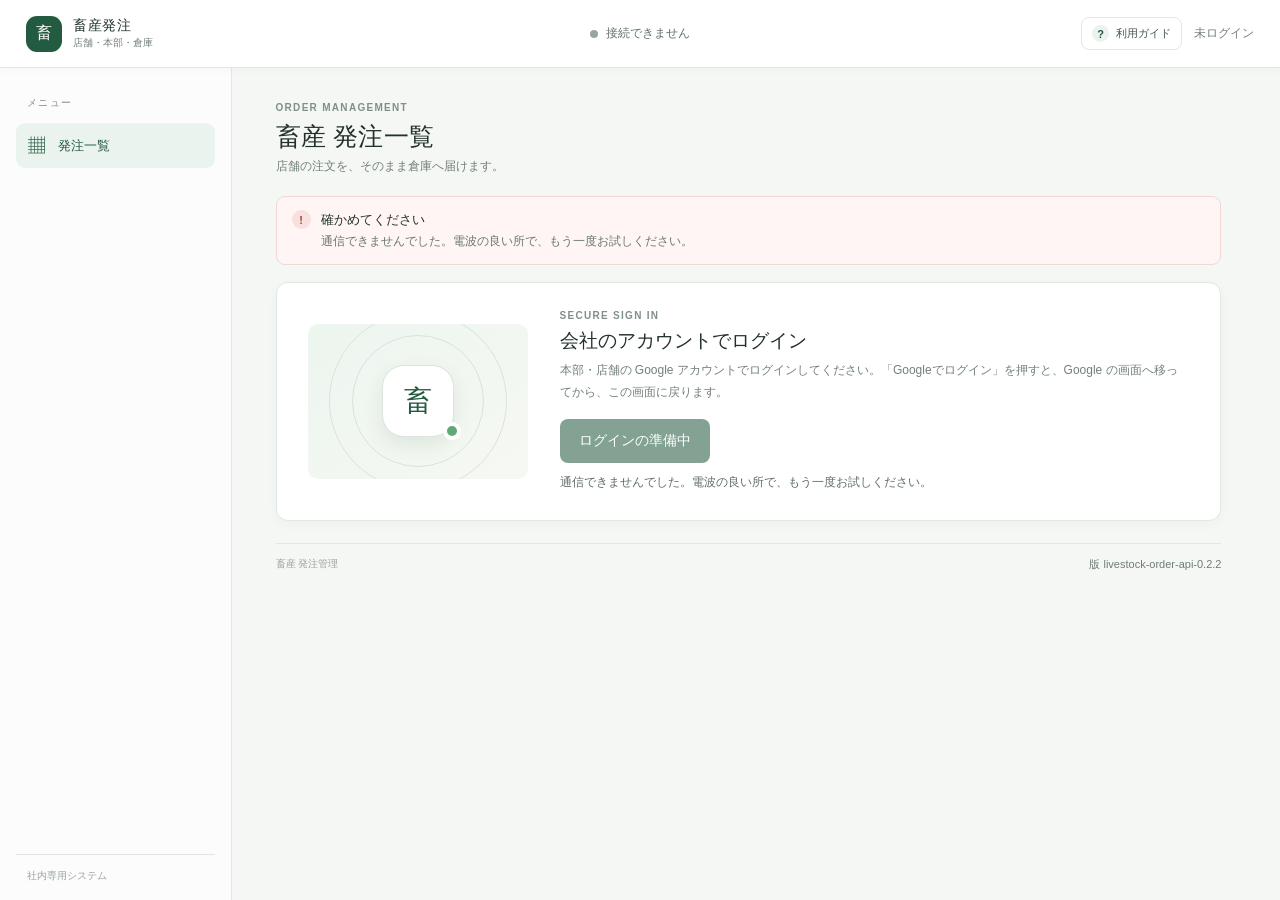
==== index.html @ a97bf08f "feat: 画面 livestock-order-api-0.2.2（_Dev の frontend と同じ・版の文字だけ） Co-Authored-By: Claude Opus 5.5 <nore" ====
<!doctype html>
<html lang="ja">
<head>
  <meta charset="utf-8">
  <meta name="viewport" content="width=device-width, initial-scale=1">
  <meta name="color-scheme" content="light">
  <meta http-equiv="Content-Security-Policy" content="default-src 'self'; script-src 'self' https://accounts.google.com/gsi/client; style-src 'self' https://accounts.google.com/gsi/style 'sha256-RU4sU0AaS8IBGZx8XrGt/pa9A5SLA3dQszGeqT5L3Kw='; connect-src 'self' https://accounts.google.com/gsi/ https://script.google.com https://script.googleusercontent.com; frame-src https://accounts.google.com/gsi/; img-src 'self' data:; object-src 'none'; base-uri 'none'; form-action 'self'">
  <meta name="referrer" content="no-referrer">
  <title>畜産発注システム</title>
  <script src="oauth-return.js"></script>
  <link rel="stylesheet" href="styles.css">
  <script src="config.js" defer></script>
  <script src="login.js" defer></script>
  <script src="search-norm.js" defer></script>
  <script src="search-words.js" defer></script>
  <script src="app.js" defer></script>
  <link rel="icon" href="favicon.svg" type="image/svg+xml">
</head>
<body>
  <header class="topbar">
    <a class="brand" href="#main" aria-label="畜産発注システム ホーム">
      <span class="brand-mark" aria-hidden="true">畜</span>
      <span><strong>畜産発注</strong><small>店舗・本部・倉庫</small></span>
    </a>
    <div class="topbar-center"><span class="live-dot"></span><span id="status-label">接続を準備しています</span></div>
    <div class="account-area">
      <a class="guide-button" href="guide.html" aria-label="利用ガイドを開く"><span aria-hidden="true">?</span>利用ガイド</a>
      <span id="account-label" class="account-label">未ログイン</span>
      <button id="signout-button" class="button button-quiet" type="button" hidden>ログアウト</button>
    </div>
  </header>

  <div class="app-shell">
    <aside class="sidebar" aria-label="メインメニュー">
      <div class="sidebar-label">メニュー</div>
      <nav>
        <a class="nav-link is-current" href="#main"><span class="nav-icon" aria-hidden="true">▦</span>発注一覧</a>
      </nav>
      <section class="side-note" id="deadline-note" hidden>
        <span class="side-note-icon" aria-hidden="true">✓</span>
        <strong>締切 <a class="help-icon" href="guide.html#deadline" title="締切と注文の確定の説明" aria-label="締切と注文の確定の説明を開く">?</a></strong>
        <p id="deadline-sidebar">ログインすると、対象月の締切が出ます。</p>
      </section>
      <div class="sidebar-footer">社内専用システム</div>
    </aside>

    <main id="main" class="main-content">
      <section class="page-heading">
        <div>
          <div class="eyebrow">ORDER MANAGEMENT</div>
          <h1>畜産 発注一覧</h1>
          <p class="page-subtitle">店舗の注文を、そのまま倉庫へ届けます。</p>
        </div>
        <div id="period-control" class="period-control" hidden>
          <label for="month-select">対象月 <a class="help-icon" href="guide.html#month" title="対象月の切り替えについて" aria-label="対象月の説明を開く">?</a></label>
          <select id="month-select" aria-label="対象月"></select>
          <button id="print-button" class="button button-secondary" type="button">印刷</button>
        </div>
      </section>

      <section id="notice" class="notice notice-info" role="status" aria-live="polite" hidden>
        <span class="notice-icon" aria-hidden="true">i</span>
        <div><strong>お知らせ</strong><p></p></div>
      </section>

      <section id="login-panel" class="login-panel" aria-labelledby="login-title">
        <div class="login-illustration" aria-hidden="true"><span>畜</span><i>●</i></div>
        <div class="login-copy">
          <div class="eyebrow">SECURE SIGN IN</div>
          <h2 id="login-title">会社のアカウントでログイン</h2>
          <p>本部・店舗の Google アカウントでログインしてください。「Googleでログイン」を押すと、Google の画面へ移ってから、この画面に戻ります。</p>
          <div id="inapp-warning" class="inapp-warning" role="alert" hidden></div>
          <button id="login-button" class="button button-primary button-login" type="button" disabled>ログインの準備中</button>
          <p id="login-help" class="login-help" aria-live="polite">接続先を確かめています。</p>
        </div>
      </section>

      <section id="workspace" hidden>
        <div class="summary-strip" id="summary-strip"></div>
        <p id="role-notice" class="role-notice" hidden></p>
        <section class="toolbar" aria-label="一覧の操作">
          <div class="view-tabs" role="tablist" aria-label="表示の切り替え">
            <button class="view-tab is-active" type="button" data-view="week" role="tab" aria-selected="true">週ごと</button>
            <button class="view-tab" type="button" data-view="month" role="tab" aria-selected="false">月間合計</button>
          </div>
          <div class="search-area"><div class="search-box"><span aria-hidden="true">⌕</span><input id="product-search" type="search" placeholder="商品を探す（ひらがな・ローマ字・JANでも）" aria-label="商品名・メーカー・規格・JANで探す" autocomplete="off" aria-controls="search-suggestions" aria-expanded="false"><a class="help-icon" href="guide.html#search" title="商品の探し方の説明" aria-label="商品の探し方の説明を開く">?</a></div><div id="search-suggestions" class="search-suggestions" hidden></div></div>
          <div id="role-actions" class="role-actions"></div>
        </section>
        <div id="warehouse-cap-control" class="setting-card" hidden></div>
        <div id="order-content" class="order-content" aria-live="polite"></div>
      </section>

      <footer class="page-footer"><span>畜産 発注管理</span><span id="app-version" class="app-version">版 livestock-order-api-0.2.2</span></footer>
    </main>
  </div>
  <div id="progress" class="progress-overlay" role="status" aria-live="polite" hidden><div><i aria-hidden="true"></i><span>読み込んでいます…</span></div></div>
  <div id="toast" class="toast" role="status" aria-live="polite" hidden></div>
  <div id="modal-root"></div>
</body>
</html>
---- styles.css ----
:root{font-family:"Noto Sans JP",Meiryo,sans-serif;color:#223229;background:#f5f7f5;font-synthesis:none;text-rendering:optimizeLegibility;--green:#235b40;--green-dark:#17442f;--green-soft:#eaf3ed;--ink:#223229;--muted:#728078;--line:#e1e8e2;--surface:#fff;--amber:#a66a16;--red:#a4443d;--fixed-header:68px;--fixed-side:232px}
*{box-sizing:border-box}html{scroll-behavior:smooth}body{margin:0;min-width:320px}.topbar{height:var(--fixed-header);position:fixed;inset:0 0 auto;z-index:20;display:flex;align-items:center;justify-content:space-between;padding:0 26px;background:#fff;border-bottom:1px solid var(--line);box-shadow:0 2px 8px #18382208}.brand{display:flex;align-items:center;gap:11px;color:var(--ink);text-decoration:none;min-width:var(--fixed-side)}.brand-mark{display:grid;place-items:center;width:36px;height:36px;border-radius:11px;background:var(--green);color:#fff;font-weight:700}.brand strong,.brand small{display:block}.brand strong{font-size:14px;letter-spacing:.04em}.brand small{margin-top:1px;color:var(--muted);font-size:10px}.topbar-center{display:flex;align-items:center;gap:8px;color:#647269;font-size:12px}.live-dot{width:8px;height:8px;background:#98a79c;border-radius:50%}.live-dot.is-ready{background:#4fa36a;box-shadow:0 0 0 3px #e4f2e8}.account-area{display:flex;align-items:center;justify-content:flex-end;gap:12px;min-width:var(--fixed-side)}.account-label{color:var(--muted);font-size:12px}.app-shell{display:block;padding-top:var(--fixed-header)}.sidebar{position:fixed;top:var(--fixed-header);bottom:0;left:0;z-index:10;display:flex;flex-direction:column;width:var(--fixed-side);padding:28px 16px 17px;background:#fbfcfb;border-right:1px solid var(--line)}.sidebar-label,.eyebrow{color:#809087;font-size:10px;font-weight:700;letter-spacing:.13em}.sidebar-label{padding:0 11px 13px}.sidebar nav{display:grid;gap:5px}.nav-link{display:flex;align-items:center;gap:12px;padding:11px;border-radius:9px;color:#627068;text-decoration:none;font-size:13px}.nav-link.is-current{background:var(--green-soft);color:var(--green);font-weight:600}.nav-icon{width:19px;text-align:center;font-size:17px}.side-note{margin-top:34px;padding:15px 13px;border:1px solid var(--line);border-radius:10px;background:#fff}.side-note-icon{display:grid;place-items:center;width:24px;height:24px;border-radius:50%;background:#edf5ef;color:var(--green);font-size:12px}.side-note strong{display:block;margin-top:10px;font-size:12px}.side-note p{margin:6px 0 0;color:var(--muted);font-size:11px;line-height:1.65}.sidebar-footer{margin-top:auto;padding:14px 11px 0;border-top:1px solid var(--line);color:#99a49d;font-size:10px}.main-content{height:calc(100vh - var(--fixed-header));overflow:auto;margin-left:var(--fixed-side);padding:34px clamp(20px,3.4vw,54px) 22px;scrollbar-gutter:stable}.page-heading{display:flex;align-items:flex-end;justify-content:space-between;gap:20px;margin-bottom:21px}.page-heading h1{margin:7px 0 5px;font-size:25px;letter-spacing:.01em}.page-subtitle{margin:0;color:var(--muted);font-size:12px}.period-control{display:flex;align-items:center;gap:10px}.period-control label{color:var(--muted);font-size:11px}.period-control select{min-width:132px;padding:9px 30px 9px 11px;border:1px solid var(--line);border-radius:8px;background:#fff;color:var(--ink);font:inherit;font-size:12px}.notice{display:flex;align-items:flex-start;gap:10px;padding:13px 15px;border:1px solid #dce9df;border-radius:9px;background:#f2f8f3}.notice-icon{display:grid;flex:0 0 auto;place-items:center;width:19px;height:19px;border-radius:50%;background:#dceee1;color:var(--green);font-weight:700;font-size:11px}.notice strong{font-size:12px}.notice p{margin:3px 0 0;color:#68786d;font-size:11px;line-height:1.6}.notice-error{border-color:#f0d8d5;background:#fff5f4}.notice-error .notice-icon{background:#f7e0dd;color:var(--red)}.login-panel{display:grid;grid-template-columns:220px 1fr;align-items:center;gap:32px;margin-top:17px;padding:27px 31px;border:1px solid var(--line);border-radius:12px;background:#fff;box-shadow:0 3px 12px #1c472008}.login-illustration{position:relative;display:grid;place-items:center;height:155px;border-radius:10px;background:linear-gradient(140deg,#edf5ef,#f6f8f3);overflow:hidden}.login-illustration:before,.login-illustration:after{content:"";position:absolute;border:1px solid #d6e5d9;border-radius:50%;width:130px;height:130px}.login-illustration:after{width:176px;height:176px}.login-illustration span{z-index:1;display:grid;place-items:center;width:72px;height:72px;border:1px solid #d8e6db;border-radius:22px;background:#fff;color:var(--green);font-size:28px;font-weight:700;box-shadow:0 8px 20px #1e563019}.login-illustration i{position:absolute;z-index:2;right:calc(50% - 43px);bottom:39px;width:18px;height:18px;border:4px solid #fff;border-radius:50%;background:#60a877;font-size:0}.login-copy h2{margin:7px 0 6px;font-size:19px}.login-copy>p:not(.login-help){max-width:650px;margin:0 0 16px;color:var(--muted);font-size:12px;line-height:1.8}.button{display:inline-flex;align-items:center;justify-content:center;gap:7px;min-height:36px;padding:8px 13px;border:1px solid transparent;border-radius:8px;font-family:inherit;font-size:11px;font-weight:600;cursor:pointer;transition:background .15s,border-color .15s,transform .15s}.button:active{transform:translateY(1px)}.button:disabled{cursor:not-allowed;opacity:.56}.button-primary{background:var(--green);color:#fff}.button-primary:hover:not(:disabled){background:var(--green-dark)}.button-secondary{border-color:var(--line);background:#fff;color:#47564c}.button-secondary:hover{background:#f6f8f6}.button-quiet{border-color:#e5ebe6;background:#fff;color:#58675d}.login-help{margin:9px 0 0!important;color:#929d95!important;font-size:10px!important}.guide-section{margin-top:35px}.section-heading{display:flex;align-items:flex-end;justify-content:space-between;margin-bottom:13px}.section-heading h2{margin:5px 0 0;font-size:17px}.section-count{color:#89958d;font-size:10px}.guide-grid{display:grid;grid-template-columns:repeat(3,minmax(0,1fr));gap:12px}.guide-card{position:relative;min-height:137px;padding:17px 17px 15px;border:1px solid var(--line);border-radius:10px;background:#fff}.guide-number{color:#8ca194;font-size:10px;font-weight:700;letter-spacing:.1em}.guide-card h3{margin:8px 0 6px;font-size:13px}.guide-card p{margin:0;color:#748078;font-size:11px;line-height:1.8}.guide-footnote{margin:10px 1px;color:#8b968e;font-size:10px;line-height:1.7}.page-footer{display:flex;justify-content:space-between;gap:15px;margin-top:22px;padding-top:13px;border-top:1px solid var(--line);color:#9aa49d;font-size:10px}.summary-strip{display:grid;grid-template-columns:repeat(3,minmax(0,1fr));gap:11px;margin:15px 0}.summary-card{padding:12px 15px;border:1px solid var(--line);border-radius:9px;background:#fff}.summary-card span{display:block;color:var(--muted);font-size:10px}.summary-card strong{display:block;margin-top:5px;color:var(--ink);font-size:15px}.toolbar{position:sticky;top:-34px;z-index:6;display:flex;align-items:center;gap:12px;margin:0 -4px 12px;padding:12px 4px;background:#f5f7f5}.view-tabs{display:flex;gap:3px;padding:3px;border:1px solid var(--line);border-radius:8px;background:#fff}.view-tab{padding:7px 10px;border:0;border-radius:6px;background:transparent;color:#728078;font:inherit;font-size:11px;cursor:pointer}.view-tab.is-active{background:var(--green-soft);color:var(--green);font-weight:600}.search-box{display:flex;align-items:center;gap:8px;flex:1;max-width:430px;height:36px;padding:0 10px;border:1px solid var(--line);border-radius:8px;background:#fff;color:#7b8980}.search-box input{width:100%;border:0;outline:0;font:inherit;font-size:11px;color:var(--ink)}.search-box input::placeholder{color:#a6b0a9}.shortcut{white-space:nowrap;color:#a2aca5;font-size:9px}.role-actions{display:flex;gap:7px;margin-left:auto}.setting-card{display:flex;align-items:center;justify-content:space-between;gap:14px;margin-bottom:12px;padding:12px 15px;border:1px solid #dce9df;border-radius:9px;background:#f8fbf8}.order-content{padding-bottom:15px}.empty-state{display:grid;place-items:center;min-height:160px;padding:25px;border:1px dashed #cdd8cf;border-radius:10px;background:#fff;text-align:center;color:#78857c}.empty-state strong{color:var(--ink);font-size:13px}.empty-state p{font-size:11px;line-height:1.7}.week-card{margin-bottom:13px;border:1px solid var(--line);border-radius:10px;background:#fff;overflow:hidden}.week-heading{display:flex;justify-content:space-between;align-items:center;padding:12px 15px;border-bottom:1px solid var(--line)}.week-heading h3{margin:0;font-size:12px}.week-heading span{color:var(--muted);font-size:10px}.table-scroll{overflow:auto;max-height:55vh}.order-table{width:100%;border-collapse:separate;border-spacing:0;font-size:10px;white-space:nowrap}.order-table th,.order-table td{padding:8px 9px;border-bottom:1px solid #edf0ed;text-align:center}.order-table thead th{position:sticky;top:0;z-index:2;background:#f6f8f6;color:#66736a;font-size:9px}.order-table th:first-child,.order-table td:first-child{text-align:left}.order-table td.product-cell{min-width:230px;white-space:normal}.product-cell strong,.product-cell small{display:block}.product-cell small{margin-top:3px;color:#839087;font-size:9px}.store-cell.is-own{background:#f0f7f1}.store-cell input{width:66px;padding:5px;border:1px solid #dfe7e0;border-radius:5px;text-align:right;font:inherit}.store-cell.is-own input{border-color:#8cb79a;background:#fff}.store-cell.is-empty{background:#f1f3f1;color:#afb7b0}.store-cell input:disabled{background:#f3f5f3;color:#526057}.total-cell{font-weight:700}.sold-out{color:#a4443d;font-weight:700;letter-spacing:.05em}.month-table{margin-top:10px}.toast{position:fixed;right:22px;bottom:22px;z-index:50;max-width:min(390px,calc(100vw - 32px));padding:12px 15px;border:1px solid #cddfd1;border-radius:9px;background:#fff;color:var(--green-dark);font-size:12px;box-shadow:0 6px 22px #1838221b}.toast.is-error{border-color:#efcfcb;color:#9c3932}.guide-page-link{color:var(--green)}
@media(max-width:900px){:root{--fixed-side:190px}.main-content{padding-right:23px;padding-left:23px}.login-panel{grid-template-columns:170px 1fr;gap:22px;padding:22px}.toolbar{flex-wrap:wrap}.search-box{order:3;flex-basis:100%;max-width:none}.role-actions{margin-left:auto}}
@media(max-width:680px){:root{--fixed-header:60px;--fixed-side:0px}.topbar{padding:0 14px}.brand{min-width:auto}.brand-mark{width:33px;height:33px}.topbar-center{font-size:10px}.account-area{min-width:auto}.account-label{max-width:100px;overflow:hidden;text-overflow:ellipsis;white-space:nowrap}.sidebar{top:auto;right:0;bottom:0;left:0;width:auto;height:54px;flex-direction:row;align-items:center;justify-content:center;padding:4px 8px;background:#fff;border-top:1px solid var(--line);border-right:0}.sidebar-label,.side-note,.sidebar-footer{display:none}.sidebar nav{display:flex;width:100%;justify-content:space-around}.nav-link{flex-direction:column;gap:1px;padding:4px 18px;font-size:9px}.nav-icon{font-size:15px}.main-content{height:calc(100dvh - var(--fixed-header) - 54px);margin-left:0;padding:24px 14px 18px}.page-heading{align-items:flex-start;flex-direction:column}.page-heading h1{font-size:22px}.period-control{width:100%}.period-control select{flex:1}.login-panel{grid-template-columns:1fr;gap:16px;padding:17px}.login-illustration{height:105px}.login-copy h2{font-size:17px}.guide-section{margin-top:27px}.guide-grid{grid-template-columns:1fr;gap:8px}.guide-card{min-height:auto;padding:13px 14px}.guide-card h3{margin-top:5px}.page-footer{flex-direction:column;gap:4px}.summary-strip{grid-template-columns:1fr;gap:7px}.summary-card{padding:9px 12px}.toolbar{top:-24px;gap:8px;margin-top:0}.view-tabs{order:1}.role-actions{order:2}.search-box{order:3}.role-actions .button{padding:7px 8px}.section-count{display:none}.table-scroll{max-height:48vh}}
@media print{.topbar,.sidebar,.page-heading .period-control,.notice,.login-panel,.toolbar,.guide-section,.page-footer,.role-actions,.summary-strip{display:none!important}.app-shell{padding-top:0}.main-content{height:auto;overflow:visible;margin:0;padding:0}.week-card,.table-scroll{overflow:visible;max-height:none;break-inside:avoid}.order-table thead th{position:static}.order-table th,.order-table td{padding:5px;border:1px solid #bbb;color:#111}.week-card{border:0}.week-heading{padding:5px 0}}
.product-details{margin-top:4px;color:#718078;font-size:9px}.product-details summary{width:fit-content;color:#37744a;cursor:pointer;font-weight:600}.product-details span{display:block;margin-top:4px;line-height:1.7}.order-table th small{display:block;margin-top:2px;color:#79867d;font-size:8px;font-weight:400}
.outside-month-row{color:#a3aca5;background:#f7f8f7}.outside-month-row .product-cell strong{color:#929b94}.outside-month-row .store-cell{background:#f4f5f4}
.product-manager-row{display:grid;grid-template-columns:minmax(0,1fr) auto;align-items:center;gap:7px}.product-month-toggle{min-width:100px;white-space:nowrap;font-size:10px}
.search-area{position:relative;flex:1;max-width:430px}.search-area .search-box{max-width:none}.search-suggestions{position:absolute;top:calc(100% + 5px);left:0;right:0;z-index:15;max-height:300px;overflow:auto;border:1px solid var(--line);border-radius:9px;background:#fff;box-shadow:0 8px 24px #173b221a}.suggestion-item{display:block;width:100%;padding:10px 12px;border:0;border-bottom:1px solid #edf1ed;background:#fff;text-align:left;cursor:pointer}.suggestion-item:hover,.suggestion-item:focus{background:#f0f7f1}.suggestion-item strong,.suggestion-item small{display:block}.suggestion-item strong{color:var(--ink);font-size:11px}.suggestion-item small{margin-top:3px;color:var(--muted);font-size:9px}.cap-hint{color:var(--amber)!important;font-weight:600}.soldout-row{background:#f2f3f2;color:#818981}.soldout-row .product-cell strong{color:#818981}.soldout-row td{background:#f2f3f2!important}.cap-input{width:76px;padding:5px;border:1px solid #cadbcd;border-radius:5px;font:inherit;text-align:right}.modal-backdrop{position:fixed;inset:0;z-index:40;display:grid;place-items:center;padding:18px;background:#10281bb8}.modal-card{width:min(590px,100%);max-height:min(88vh,840px);overflow:auto;border-radius:13px;background:#fff;box-shadow:0 18px 60px #07150c55}.modal-heading{position:sticky;top:0;z-index:1;display:flex;align-items:center;justify-content:space-between;padding:16px 20px;border-bottom:1px solid var(--line);background:#fff}.modal-heading h2{margin:0;font-size:16px}.modal-close{width:30px;height:30px;border:0;border-radius:7px;background:#f1f4f1;color:#607067;font-size:20px;cursor:pointer}.modal-form{display:grid;gap:12px;padding:19px 20px 20px}.modal-form>label,.form-grid label{display:grid;gap:5px;color:#637168;font-size:10px}.modal-form input:not([type=checkbox]){width:100%;min-height:36px;padding:8px 10px;border:1px solid var(--line);border-radius:7px;background:#fff;color:var(--ink);font:inherit;font-size:11px}.modal-form .check-line{display:flex;align-items:center;gap:8px;color:var(--ink);font-size:11px}.form-grid{display:grid;grid-template-columns:1fr 1fr;gap:10px}.modal-actions{display:flex;justify-content:flex-end;gap:8px;margin-top:7px;padding-top:13px;border-top:1px solid var(--line)}
@media(max-width:900px){.search-area{order:3;flex-basis:100%;max-width:none}}
@media(max-width:680px){.search-area{order:3;flex-basis:100%}.form-grid{grid-template-columns:1fr}}
.toolbar{top:0}
.product-manager{padding:16px 20px 20px}.product-manager-search{width:100%;height:36px;padding:8px 10px;border:1px solid var(--line);border-radius:7px;font:inherit;font-size:11px}.product-manager-list{display:grid;gap:5px;max-height:55vh;overflow:auto;margin-top:10px}.product-manager-item{display:flex;align-items:center;justify-content:space-between;gap:14px;padding:10px 11px;border:1px solid var(--line);border-radius:7px;background:#fff;text-align:left;cursor:pointer}.product-manager-item:hover{border-color:#a7c5ae;background:#f5faf6}.product-manager-item strong{font-size:11px}.product-manager-item small{color:var(--muted);font-size:9px;text-align:right}
.product-manager-actions{display:flex;align-items:center;gap:9px}.product-manager-actions .product-manager-search{flex:1;min-width:0}.product-month-toggle{white-space:nowrap}.product-manager-row{display:grid;grid-template-columns:minmax(0,1fr) auto;align-items:center;gap:8px}.product-manager-row .product-manager-item{min-width:0}.product-manager-row .product-manager-item small{overflow-wrap:anywhere}
.audit-modal{width:min(860px,100%)}.audit-list{display:grid;gap:8px;max-height:72vh;overflow:auto;padding:14px 18px 20px}.audit-item{padding:11px 12px;border:1px solid var(--line);border-radius:8px;background:#fff}.audit-line{display:flex;align-items:center;gap:12px}.audit-line strong{font-size:11px}.audit-line time{margin-left:auto;color:var(--muted);font-size:9px}.audit-result{padding:3px 7px;border-radius:10px;background:#edf5ef;color:var(--green);font-size:9px}.audit-result.is-denied{background:#fff0ee;color:#9c3932}.audit-item>p{margin:6px 0;color:var(--muted);font-size:9px}.audit-item details{border-top:1px solid #edf1ed;padding-top:6px}.audit-item summary{color:#5d7163;font-size:9px;cursor:pointer}.audit-diff{display:grid;grid-template-columns:1fr 1fr;gap:10px;margin-top:7px}.audit-diff>div{min-width:0}.audit-diff b,.audit-diff code{display:block}.audit-diff b{margin-bottom:4px;color:#7a887e;font-size:9px}.audit-diff code{max-height:160px;overflow:auto;padding:8px;border-radius:6px;background:#f5f7f5;color:#34463a;font:9px/1.5 ui-monospace,monospace;white-space:pre-wrap;overflow-wrap:anywhere}
[hidden]{display:none!important}.guide-button{display:inline-flex;align-items:center;gap:7px;padding:7px 10px;border:1px solid var(--line);border-radius:8px;background:#fff;color:#46574b;text-decoration:none;font-size:11px;font-weight:600;white-space:nowrap}.guide-button:hover{border-color:#b5caba;background:#f6faf7;color:var(--green)}.guide-button span{display:grid;place-items:center;width:17px;height:17px;border-radius:50%;background:var(--green-soft);color:var(--green);font-size:11px}.help-icon{display:inline-grid;place-items:center;width:16px;height:16px;margin-left:3px;border:1px solid #cad8cd;border-radius:50%;color:#567662;text-decoration:none;font-size:10px;font-weight:600;vertical-align:middle}.help-icon:hover,.help-icon:focus{border-color:var(--green);background:var(--green);color:#fff}.guide-page{background:#f5f7f5}.guide-main{height:calc(100vh - var(--fixed-header));overflow:auto;max-width:920px;margin:0 auto;padding:36px 28px 50px}.guide-main h1{margin:8px 0;font-size:26px}.guide-intro{margin:0;color:var(--muted);font-size:12px}.guide-toc{display:flex;flex-wrap:wrap;gap:7px;margin:22px 0 18px;padding:12px;border:1px solid var(--line);border-radius:10px;background:#fff}.guide-toc a{padding:6px 9px;border-radius:6px;background:#f3f7f3;color:var(--green);text-decoration:none;font-size:10px}.guide-toc a:hover{background:#e6f1e8}.guide-sections{display:grid;gap:8px}.guide-sections section{scroll-margin-top:84px}.guide-sections details{border:1px solid var(--line);border-radius:9px;background:#fff}.guide-sections summary{position:relative;padding:14px 42px 14px 15px;color:#2b3c31;font-size:12px;font-weight:600;cursor:pointer;list-style:none}.guide-sections summary::-webkit-details-marker{display:none}.guide-sections summary:after{content:"＋";position:absolute;right:15px;top:12px;color:#7f9284;font-size:14px}.guide-sections details[open] summary:after{content:"−"}.guide-detail{padding:0 16px 15px;border-top:1px solid #edf1ed;color:#68766d;font-size:11px;line-height:1.85}.guide-detail p{margin:11px 0 0}.guide-detail ul,.guide-detail ol{margin:11px 0 0;padding-left:20px}.guide-detail li+li{margin-top:4px}.guide-support{margin-top:19px;font-size:11px}.guide-support a{color:var(--green)}
.toolbar,.role-actions{flex-wrap:wrap}
@media(max-width:680px){.account-area{gap:6px}.account-label{display:none}.guide-button{padding:6px 8px;font-size:10px}.guide-main{height:calc(100dvh - var(--fixed-header));padding:25px 14px 38px}.guide-main h1{font-size:23px}.guide-toc{gap:5px;padding:9px}.guide-toc a{padding:6px 7px;font-size:9px}.guide-sections summary{padding:13px 38px 13px 12px}.guide-detail{padding:0 12px 13px}.audit-line{flex-wrap:wrap;gap:6px}.audit-line time{margin-left:0}.audit-diff{grid-template-columns:1fr}.audit-list{padding:11px}.role-actions{width:100%;justify-content:flex-end}}
/* 0.2.0: 読みやすい大きさ・自店の強調（Q4A）・左の列の固定・保存していない入力・ログインの案内・版の表示 */
.order-table{font-size:12px}.order-table thead th{font-size:11px}.order-table th small{font-size:9px}.product-cell small{font-size:10px}.product-details{font-size:10px}
.order-table .col-date{position:sticky;left:0;z-index:1;min-width:64px;width:64px;background:#fff}
.order-table .col-maker{position:sticky;left:64px;z-index:1;min-width:96px;max-width:120px;white-space:normal;background:#fff;text-align:left}
.order-table .col-product{position:sticky;left:160px;z-index:1;background:#fff;box-shadow:inset -1px 0 0 #dfe7e0}
.month-table .col-maker{left:0}.month-table .col-product{left:96px}
.order-table thead th.col-date,.order-table thead th.col-maker,.order-table thead th.col-product{z-index:4;background:#f6f8f6}
.soldout-row .col-date,.soldout-row .col-maker,.soldout-row .col-product{background:#f2f3f2}
.outside-month-row .col-date,.outside-month-row .col-maker,.outside-month-row .col-product{background:#f7f8f7}
.maker-inline{display:none!important}
.order-table thead th.store-head.is-own{background:#2f7a52;color:#fff;box-shadow:inset 0 -3px 0 #1d5b3a}
.order-table thead th.store-head.is-own small{color:#e3f2e8}
.own-badge{display:inline-block;margin:0 0 3px;padding:1px 7px;border-radius:9px;background:#fff;color:#1d5b3a;font-size:10px;font-weight:700;letter-spacing:.04em}
.store-cell.is-own,.store-cell.is-own.is-empty{background:#e2f1e6;box-shadow:inset 2px 0 0 #6aa982,inset -2px 0 0 #6aa982;color:#1d4a31}
.store-cell.is-own input:not(:disabled){border:2px solid #3f8a5f;background:#fff;font-weight:700}
.store-cell input{width:68px;font-size:13px}
.store-cell input.is-pending{border-color:#d29a2e!important;background:#fff8e8!important}
.save-orders.has-pending{box-shadow:0 0 0 3px #f3dcae}
.summary-strip.has-four{grid-template-columns:repeat(4,minmax(0,1fr))}
.summary-card strong{font-size:16px}
.role-notice{margin:0 0 12px;padding:11px 14px;border:1px solid #cfe3d5;border-left:4px solid #3f8a5f;border-radius:8px;background:#f4faf5;color:#2b4434;font-size:13px;line-height:1.7}
.role-notice.is-wait{border-color:#ecd9b4;border-left-color:#c58a1e;background:#fffaf0;color:#5b4210}
.button-login{min-height:44px;padding:10px 18px;font-size:14px}
.login-help{font-size:12px!important;color:#5f6d64!important;line-height:1.7}
.inapp-warning{margin:0 0 14px;padding:12px 14px;border:2px solid #e2b55a;border-radius:10px;background:#fff8e8;color:#5b4210;font-size:12px;line-height:1.7}
.inapp-warning strong{display:block;font-size:13px}.inapp-warning p{margin:4px 0}.inapp-warning .button{margin:6px 0}
.inapp-url{display:block;margin-top:4px;padding:7px 8px;border:1px solid #ecd9b4;border-radius:7px;background:#fff;color:#334;font-size:11px;word-break:break-all;user-select:all;-webkit-user-select:all}
.progress-overlay{position:fixed;inset:0;z-index:60;display:grid;place-items:center;background:#f5f7f5cc}
.progress-overlay>div{display:flex;align-items:center;gap:12px;padding:16px 20px;border:1px solid var(--line);border-radius:12px;background:#fff;box-shadow:0 8px 26px #1838221f;color:var(--ink);font-size:14px}
.progress-overlay i{width:18px;height:18px;border:3px solid #cfe3d5;border-top-color:var(--green);border-radius:50%;animation:spin .9s linear infinite}
@keyframes spin{to{transform:rotate(360deg)}}
.app-version{color:#6f7d74;font-size:11px}.app-version.is-mismatch{padding:2px 8px;border-radius:7px;background:#fff0ee;color:#9c3932;font-weight:700}
.form-note{margin:-4px 0 0;color:#6b5a2e;font-size:11px;line-height:1.6}
.notice p{font-size:12px}.notice strong{font-size:13px}
@media(max-width:900px){.summary-strip.has-four{grid-template-columns:repeat(2,minmax(0,1fr))}}
@media(max-width:680px){
  .order-table .col-maker{display:none}
  .maker-inline{display:block!important;margin:0 0 2px!important}
  .order-table .col-date{min-width:54px;width:54px}
  .order-table .col-product{left:54px;min-width:140px;max-width:160px}
  .month-table .col-product{left:0}
  .summary-strip.has-four{grid-template-columns:1fr 1fr}
  .role-notice{font-size:12px}
}
@media print{.order-table .col-date,.order-table .col-maker,.order-table .col-product{position:static;box-shadow:none}.role-notice,.progress-overlay,.inapp-warning{display:none!important}.store-cell input{border:0;background:transparent;width:auto}}
/* 0.2.0 の直し: 商品の欄は左寄せ・スマホでは商品の欄を細く・上の札を小さく・保存のボタンを表示の切り替えと同じ行に */
.order-table td.col-product{text-align:left}
@media(max-width:680px){
  .order-table th.col-product,.order-table td.col-product{min-width:136px;max-width:150px;width:146px}
  .summary-card{padding:7px 10px}.summary-card span{font-size:10px}.summary-card strong{margin-top:2px;font-size:14px}
  .toolbar .role-actions{width:auto;margin-left:auto}
  .page-heading{margin-bottom:12px}.page-subtitle{display:none}
}
/* 見るだけの欄は数だけ（倉庫・ほかの店）。注文のある欄は白地に太字・無い欄は灰色 */
.qty-view{display:inline-block;min-width:44px;min-height:20px;font-size:13px;font-weight:700;color:#17442f}
.store-cell.has-qty{background:#fff}
.store-cell.is-empty:not(.is-own){background:#eceeec}
.outside-month-row .store-cell.is-empty:not(.is-own){background:#f4f5f4}
.week-card{scroll-margin-top:72px}
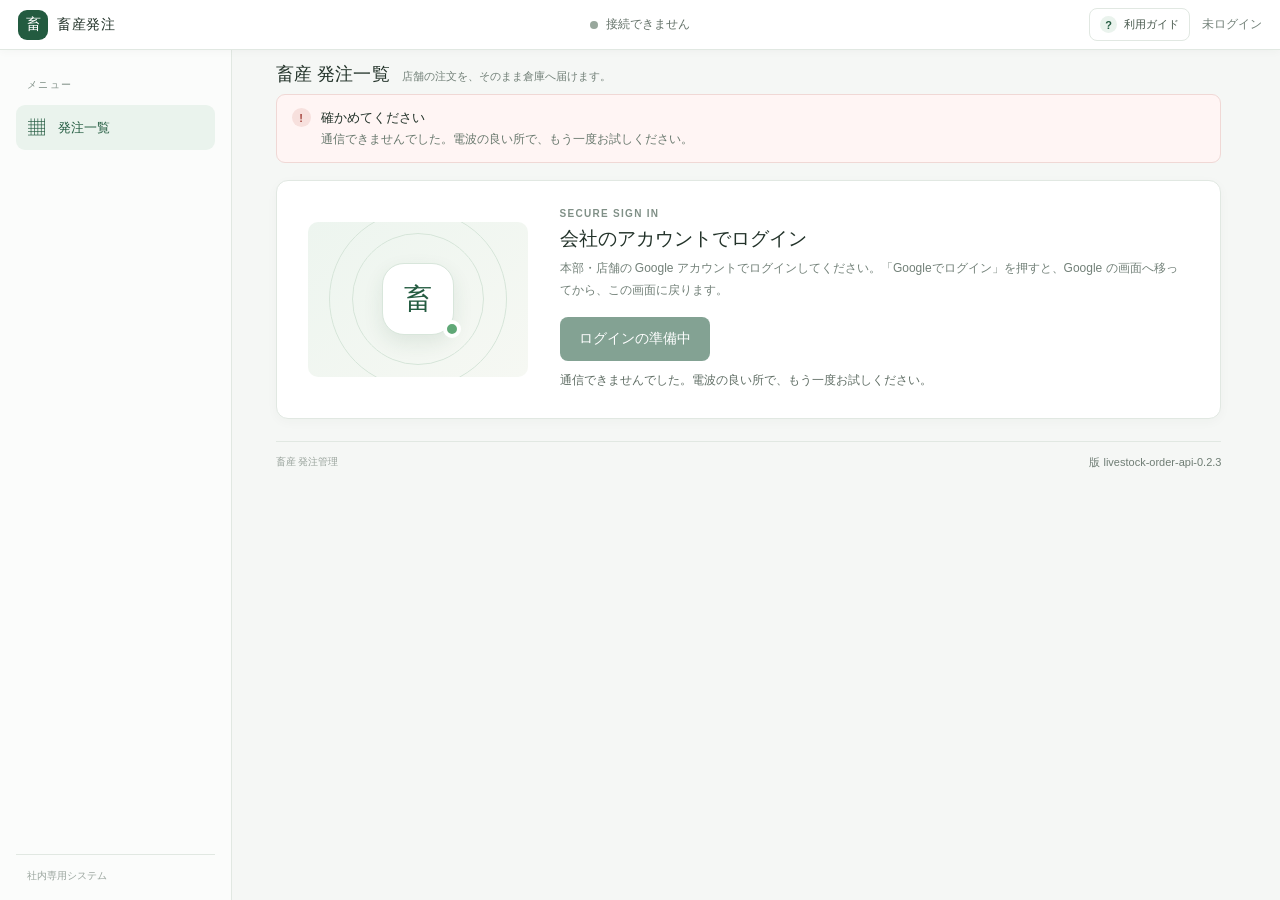
==== commit bf8a45ca: "feat: 画面 livestock-order-api-0.2.3（_Dev の frontend と同じ・登録用紙 product-template.xlsx は見出しと【見本】の記入例だけ） C" ====
--- a/index.html
+++ b/index.html
@@ -13,6 +13,8 @@
   <script src="login.js" defer></script>
   <script src="search-norm.js" defer></script>
   <script src="search-words.js" defer></script>
+  <script src="product-sheet.js" defer></script>
+  <script src="order-book.js" defer></script>
   <script src="app.js" defer></script>
   <link rel="icon" href="favicon.svg" type="image/svg+xml">
 </head>
@@ -20,7 +22,7 @@
   <header class="topbar">
     <a class="brand" href="#main" aria-label="畜産発注システム ホーム">
       <span class="brand-mark" aria-hidden="true">畜</span>
-      <span><strong>畜産発注</strong><small>店舗・本部・倉庫</small></span>
+      <span><strong>畜産発注</strong></span>
     </a>
     <div class="topbar-center"><span class="live-dot"></span><span id="status-label">接続を準備しています</span></div>
     <div class="account-area">
@@ -36,18 +38,12 @@
       <nav>
         <a class="nav-link is-current" href="#main"><span class="nav-icon" aria-hidden="true">▦</span>発注一覧</a>
       </nav>
-      <section class="side-note" id="deadline-note" hidden>
-        <span class="side-note-icon" aria-hidden="true">✓</span>
-        <strong>締切 <a class="help-icon" href="guide.html#deadline" title="締切と注文の確定の説明" aria-label="締切と注文の確定の説明を開く">?</a></strong>
-        <p id="deadline-sidebar">ログインすると、対象月の締切が出ます。</p>
-      </section>
       <div class="sidebar-footer">社内専用システム</div>
     </aside>
 
     <main id="main" class="main-content">
       <section class="page-heading">
-        <div>
-          <div class="eyebrow">ORDER MANAGEMENT</div>
+        <div class="page-title">
           <h1>畜産 発注一覧</h1>
           <p class="page-subtitle">店舗の注文を、そのまま倉庫へ届けます。</p>
         </div>
@@ -55,6 +51,7 @@
           <label for="month-select">対象月 <a class="help-icon" href="guide.html#month" title="対象月の切り替えについて" aria-label="対象月の説明を開く">?</a></label>
           <select id="month-select" aria-label="対象月"></select>
           <button id="print-button" class="button button-secondary" type="button">印刷</button>
+          <button id="excel-button" class="button button-secondary" type="button" hidden>Excel でダウンロード</button>
         </div>
       </section>
 
@@ -76,7 +73,8 @@
       </section>
 
       <section id="workspace" hidden>
-        <div class="summary-strip" id="summary-strip"></div>
+        <div id="print-head" class="print-only" aria-hidden="true"></div>
+        <div class="summary-line" id="summary-strip"></div>
         <p id="role-notice" class="role-notice" hidden></p>
         <section class="toolbar" aria-label="一覧の操作">
           <div class="view-tabs" role="tablist" aria-label="表示の切り替え">
@@ -88,9 +86,10 @@
         </section>
         <div id="warehouse-cap-control" class="setting-card" hidden></div>
         <div id="order-content" class="order-content" aria-live="polite"></div>
+        <div id="print-all" class="print-only" aria-hidden="true"></div>
       </section>
 
-      <footer class="page-footer"><span>畜産 発注管理</span><span id="app-version" class="app-version">版 livestock-order-api-0.2.2</span></footer>
+      <footer class="page-footer"><span>畜産 発注管理</span><span id="app-version" class="app-version">版 livestock-order-api-0.2.3</span></footer>
     </main>
   </div>
   <div id="progress" class="progress-overlay" role="status" aria-live="polite" hidden><div><i aria-hidden="true"></i><span>読み込んでいます…</span></div></div>
--- a/styles.css
+++ b/styles.css
@@ -13,7 +13,7 @@
 .product-manager{padding:16px 20px 20px}.product-manager-search{width:100%;height:36px;padding:8px 10px;border:1px solid var(--line);border-radius:7px;font:inherit;font-size:11px}.product-manager-list{display:grid;gap:5px;max-height:55vh;overflow:auto;margin-top:10px}.product-manager-item{display:flex;align-items:center;justify-content:space-between;gap:14px;padding:10px 11px;border:1px solid var(--line);border-radius:7px;background:#fff;text-align:left;cursor:pointer}.product-manager-item:hover{border-color:#a7c5ae;background:#f5faf6}.product-manager-item strong{font-size:11px}.product-manager-item small{color:var(--muted);font-size:9px;text-align:right}
 .product-manager-actions{display:flex;align-items:center;gap:9px}.product-manager-actions .product-manager-search{flex:1;min-width:0}.product-month-toggle{white-space:nowrap}.product-manager-row{display:grid;grid-template-columns:minmax(0,1fr) auto;align-items:center;gap:8px}.product-manager-row .product-manager-item{min-width:0}.product-manager-row .product-manager-item small{overflow-wrap:anywhere}
 .audit-modal{width:min(860px,100%)}.audit-list{display:grid;gap:8px;max-height:72vh;overflow:auto;padding:14px 18px 20px}.audit-item{padding:11px 12px;border:1px solid var(--line);border-radius:8px;background:#fff}.audit-line{display:flex;align-items:center;gap:12px}.audit-line strong{font-size:11px}.audit-line time{margin-left:auto;color:var(--muted);font-size:9px}.audit-result{padding:3px 7px;border-radius:10px;background:#edf5ef;color:var(--green);font-size:9px}.audit-result.is-denied{background:#fff0ee;color:#9c3932}.audit-item>p{margin:6px 0;color:var(--muted);font-size:9px}.audit-item details{border-top:1px solid #edf1ed;padding-top:6px}.audit-item summary{color:#5d7163;font-size:9px;cursor:pointer}.audit-diff{display:grid;grid-template-columns:1fr 1fr;gap:10px;margin-top:7px}.audit-diff>div{min-width:0}.audit-diff b,.audit-diff code{display:block}.audit-diff b{margin-bottom:4px;color:#7a887e;font-size:9px}.audit-diff code{max-height:160px;overflow:auto;padding:8px;border-radius:6px;background:#f5f7f5;color:#34463a;font:9px/1.5 ui-monospace,monospace;white-space:pre-wrap;overflow-wrap:anywhere}
-[hidden]{display:none!important}.guide-button{display:inline-flex;align-items:center;gap:7px;padding:7px 10px;border:1px solid var(--line);border-radius:8px;background:#fff;color:#46574b;text-decoration:none;font-size:11px;font-weight:600;white-space:nowrap}.guide-button:hover{border-color:#b5caba;background:#f6faf7;color:var(--green)}.guide-button span{display:grid;place-items:center;width:17px;height:17px;border-radius:50%;background:var(--green-soft);color:var(--green);font-size:11px}.help-icon{display:inline-grid;place-items:center;width:16px;height:16px;margin-left:3px;border:1px solid #cad8cd;border-radius:50%;color:#567662;text-decoration:none;font-size:10px;font-weight:600;vertical-align:middle}.help-icon:hover,.help-icon:focus{border-color:var(--green);background:var(--green);color:#fff}.guide-page{background:#f5f7f5}.guide-main{height:calc(100vh - var(--fixed-header));overflow:auto;max-width:920px;margin:0 auto;padding:36px 28px 50px}.guide-main h1{margin:8px 0;font-size:26px}.guide-intro{margin:0;color:var(--muted);font-size:12px}.guide-toc{display:flex;flex-wrap:wrap;gap:7px;margin:22px 0 18px;padding:12px;border:1px solid var(--line);border-radius:10px;background:#fff}.guide-toc a{padding:6px 9px;border-radius:6px;background:#f3f7f3;color:var(--green);text-decoration:none;font-size:10px}.guide-toc a:hover{background:#e6f1e8}.guide-sections{display:grid;gap:8px}.guide-sections section{scroll-margin-top:84px}.guide-sections details{border:1px solid var(--line);border-radius:9px;background:#fff}.guide-sections summary{position:relative;padding:14px 42px 14px 15px;color:#2b3c31;font-size:12px;font-weight:600;cursor:pointer;list-style:none}.guide-sections summary::-webkit-details-marker{display:none}.guide-sections summary:after{content:"＋";position:absolute;right:15px;top:12px;color:#7f9284;font-size:14px}.guide-sections details[open] summary:after{content:"−"}.guide-detail{padding:0 16px 15px;border-top:1px solid #edf1ed;color:#68766d;font-size:11px;line-height:1.85}.guide-detail p{margin:11px 0 0}.guide-detail ul,.guide-detail ol{margin:11px 0 0;padding-left:20px}.guide-detail li+li{margin-top:4px}.guide-support{margin-top:19px;font-size:11px}.guide-support a{color:var(--green)}
+[hidden]{display:none!important}.guide-button{display:inline-flex;align-items:center;gap:7px;padding:7px 10px;border:1px solid var(--line);border-radius:8px;background:#fff;color:#46574b;text-decoration:none;font-size:11px;font-weight:600;white-space:nowrap}.guide-button:hover{border-color:#b5caba;background:#f6faf7;color:var(--green)}.guide-button span{display:grid;place-items:center;width:17px;height:17px;border-radius:50%;background:var(--green-soft);color:var(--green);font-size:11px}.help-icon{display:inline-grid;place-items:center;width:16px;height:16px;margin-left:3px;border:1px solid #cad8cd;border-radius:50%;color:#567662;text-decoration:none;font-size:10px;font-weight:600;vertical-align:middle}.help-icon:hover,.help-icon:focus{border-color:var(--green);background:var(--green);color:#fff}.guide-page{background:#f5f7f5}.guide-main{height:calc(100vh - var(--fixed-header));overflow:auto;max-width:920px;margin:var(--fixed-header) auto 0;padding:36px 28px 50px}.guide-main h1{margin:8px 0;font-size:26px}.guide-intro{margin:0;color:var(--muted);font-size:12px}.guide-toc{display:flex;flex-wrap:wrap;gap:7px;margin:22px 0 18px;padding:12px;border:1px solid var(--line);border-radius:10px;background:#fff}.guide-toc a{padding:6px 9px;border-radius:6px;background:#f3f7f3;color:var(--green);text-decoration:none;font-size:10px}.guide-toc a:hover{background:#e6f1e8}.guide-sections{display:grid;gap:8px}.guide-sections section{scroll-margin-top:16px}.guide-sections details{border:1px solid var(--line);border-radius:9px;background:#fff}.guide-sections summary{position:relative;padding:14px 42px 14px 15px;color:#2b3c31;font-size:12px;font-weight:600;cursor:pointer;list-style:none}.guide-sections summary::-webkit-details-marker{display:none}.guide-sections summary:after{content:"＋";position:absolute;right:15px;top:12px;color:#7f9284;font-size:14px}.guide-sections details[open] summary:after{content:"−"}.guide-detail{padding:0 16px 15px;border-top:1px solid #edf1ed;color:#68766d;font-size:11px;line-height:1.85}.guide-detail p{margin:11px 0 0}.guide-detail ul,.guide-detail ol{margin:11px 0 0;padding-left:20px}.guide-detail li+li{margin-top:4px}.guide-support{margin-top:19px;font-size:11px}.guide-support a{color:var(--green)}
 .toolbar,.role-actions{flex-wrap:wrap}
 @media(max-width:680px){.account-area{gap:6px}.account-label{display:none}.guide-button{padding:6px 8px;font-size:10px}.guide-main{height:calc(100dvh - var(--fixed-header));padding:25px 14px 38px}.guide-main h1{font-size:23px}.guide-toc{gap:5px;padding:9px}.guide-toc a{padding:6px 7px;font-size:9px}.guide-sections summary{padding:13px 38px 13px 12px}.guide-detail{padding:0 12px 13px}.audit-line{flex-wrap:wrap;gap:6px}.audit-line time{margin-left:0}.audit-diff{grid-template-columns:1fr}.audit-list{padding:11px}.role-actions{width:100%;justify-content:flex-end}}
 /* 0.2.0: 読みやすい大きさ・自店の強調（Q4A）・左の列の固定・保存していない入力・ログインの案内・版の表示 */
@@ -75,3 +75,212 @@
 .store-cell.is-empty:not(.is-own){background:#eceeec}
 .outside-month-row .store-cell.is-empty:not(.is-own){background:#f4f5f4}
 .week-card{scroll-margin-top:72px}
+/* 0.2.3: 商品マスターの登録用紙（ダウンロード・アップロード・確かめの表）・似た商品の候補・税込と値入率の自動の印 */
+.product-modal{width:min(680px,100%)}.upload-modal{width:min(1000px,100%)}
+a.button{text-decoration:none}
+.product-sheet-actions{display:flex;flex-wrap:wrap;align-items:center;gap:8px;margin-top:10px;padding:9px 11px;border:1px dashed #c9dacd;border-radius:8px;background:#f8fbf8}
+.product-sheet-actions>span{display:flex;align-items:center;gap:6px;margin-right:auto;color:#53645a;font-size:11px;font-weight:600}
+.product-manager-empty{margin:6px 0;padding:16px 14px;border:1px dashed #cdd8cf;border-radius:8px;background:#fff;color:var(--ink);font-size:12px;line-height:1.7;text-align:center}
+.sheet-view{display:grid;gap:12px;padding:16px 20px 20px}
+.sheet-files{display:flex;flex-wrap:wrap;align-items:flex-start;gap:10px}.sheet-files ul{display:grid;flex:1;gap:5px;min-width:240px;margin:0;padding:0;list-style:none}
+.sheet-files li{display:flex;align-items:center;justify-content:space-between;gap:10px;padding:6px 6px 6px 11px;border:1px solid var(--line);border-radius:7px;background:#fff}
+.sheet-files li span{display:flex;align-items:baseline;gap:9px;min-width:0}.sheet-files li strong{font-size:12px;overflow-wrap:anywhere}.sheet-files li small{color:var(--muted);font-size:11px;white-space:nowrap}
+.sheet-files .button-quiet{min-height:28px;padding:4px 10px}
+.sheet-file-errors{padding:11px 14px;border:1px solid #f0d8d5;border-radius:9px;background:#fff5f4;color:#7d2f29;font-size:12px;line-height:1.7}.sheet-file-errors ul{margin:4px 0 0;padding-left:20px}
+.sheet-counts{display:grid;grid-template-columns:repeat(4,minmax(0,1fr));gap:8px}
+.sheet-count{padding:9px 12px;border:1px solid var(--line);border-left-width:4px;border-radius:8px;background:#fff}.sheet-count span{display:block;color:var(--muted);font-size:11px}.sheet-count b{display:block;margin-top:2px;font-size:20px}
+.sheet-count.is-new{border-left-color:#2f7a52}.sheet-count.is-update{border-left-color:#c58a1e}.sheet-count.is-same{border-left-color:#b9c3bc}.sheet-count.is-error{border-left-color:var(--red)}
+.sheet-message{margin:0;padding:10px 13px;border:1px solid #cfe3d5;border-left:4px solid #3f8a5f;border-radius:8px;background:#f4faf5;color:#2b4434;font-size:12px;line-height:1.7}
+.sheet-message.is-error{border-color:#f0d8d5;border-left-color:var(--red);background:#fff5f4;color:#7d2f29;font-weight:600}
+.sheet-table-wrap{max-height:48vh;overflow:auto;border:1px solid var(--line);border-radius:8px}
+.sheet-table{width:100%;border-collapse:separate;border-spacing:0;font-size:12px}
+.sheet-table th{position:sticky;top:0;z-index:1;padding:7px 9px;border-bottom:1px solid var(--line);background:#f6f8f6;color:#66736a;font-size:11px;text-align:left;white-space:nowrap}
+.sheet-table td{padding:8px 9px;border-bottom:1px solid #edf0ed;vertical-align:top}
+.sheet-at{white-space:nowrap;color:#5b6b61}.sheet-product strong,.sheet-product small{display:block}.sheet-product small{margin-top:2px;color:var(--muted);font-size:11px}
+.sheet-badge{display:inline-block;padding:2px 8px;border-radius:10px;font-size:11px;font-weight:700;white-space:nowrap}
+.sheet-badge.is-new{background:#e2f1e6;color:#1d5b3a}.sheet-badge.is-update{background:#fff3dc;color:#7a5410}.sheet-badge.is-same{background:#eef1ee;color:#68766d}.sheet-badge.is-error{background:#fde8e5;color:#9c3932}
+.sheet-line.is-error td{background:#fffafa}
+.sheet-reasons,.sheet-changes{margin:0;padding-left:16px;line-height:1.6}.sheet-reasons{color:#8d322b}
+.sheet-changes b{margin-right:4px;color:#5b6b61;font-weight:600}.sheet-changes small{margin-left:3px;color:#3f7a56}
+.sheet-same summary{cursor:pointer;color:#5d7163;font-size:12px}.sheet-same .sheet-table-wrap{margin-top:7px}
+.sheet-add-month{display:flex;align-items:center;gap:8px;color:var(--ink);font-size:12px}
+.sheet-actions{display:flex;flex-wrap:wrap;justify-content:flex-end;gap:8px;padding-top:12px;border-top:1px solid var(--line)}
+.similar-products{display:grid;gap:5px;margin-top:-4px;padding:9px 10px;border:1px solid #ecd9b4;border-radius:8px;background:#fffaf0}
+.similar-head{margin:0 0 2px;color:#5b4210;font-size:11px;line-height:1.6}
+.similar-item{display:block;width:100%;padding:7px 9px;border:1px solid #ecd9b4;border-radius:6px;background:#fff;text-align:left;cursor:pointer;font:inherit}
+.similar-item:hover,.similar-item:focus{border-color:#c58a1e;background:#fff6e2}.similar-item strong,.similar-item small{display:block}.similar-item strong{font-size:12px;color:var(--ink)}.similar-item small{margin-top:2px;color:var(--muted);font-size:10px}
+.modal-form input.is-auto{background:#f2f8f4;color:#2f6a48}
+.calc-note{margin:-2px 0 0;color:#5b6b61}
+.guide-detail h3{margin:14px 0 0;color:var(--ink);font-size:12px}
+@media(max-width:680px){.sheet-counts{grid-template-columns:1fr 1fr}.product-sheet-actions>span{width:100%}.sheet-table{font-size:11px}}
+/* 0.2.3: 見出しを小さく（PO「ヘッダも無駄に冗長に広い」）・表を画面の上の方から・店は自店の1列・行の確定と未確定の印・印刷の上の1行と凡例 */
+:root{--fixed-header:50px}
+.topbar{padding:0 18px}.brand{gap:9px}.brand-mark{width:30px;height:30px;border-radius:9px;font-size:15px}.brand strong{font-size:14px}
+.account-label{max-width:180px;overflow:hidden;text-overflow:ellipsis;white-space:nowrap}
+.main-content{padding-top:12px}
+.page-heading{align-items:center;margin-bottom:8px;gap:12px}
+.page-title{display:flex;align-items:baseline;flex-wrap:wrap;gap:4px 12px;min-width:0}
+.page-heading h1{margin:0;font-size:18px}.page-subtitle{font-size:11px}
+.period-control{flex-wrap:wrap;gap:8px}.period-control .button{min-height:34px;padding:6px 11px}.period-control select{padding:7px 28px 7px 10px}
+.summary-line{display:flex;flex-wrap:wrap;align-items:center;margin:0 0 8px;border:1px solid var(--line);border-radius:8px;background:#fff;font-size:13px}
+.summary-item{display:inline-flex;align-items:center;gap:6px;min-height:32px;padding:4px 12px;border-left:1px solid var(--line)}.summary-item:first-child{border-left:0}
+.summary-item small{color:var(--muted);font-size:11px}.summary-item b{color:var(--ink);font-weight:700}
+.summary-item.is-open b{color:#1d5b3a}.summary-item.is-closed b,.summary-item.is-wait b{color:#7a5410}
+.role-notice{margin:0 0 8px;padding:7px 12px;font-size:12px;line-height:1.6}
+.toolbar{margin-bottom:8px;padding:8px 4px}
+.week-heading{padding:8px 12px}
+.unit-note{margin-left:4px;padding:1px 7px;border:1px solid #cfe3d5;border-radius:9px;background:#f4faf5;color:#2b4434;font-size:11px;font-weight:600}
+.order-table.is-single{width:auto}.order-table.is-single .store-head,.order-table.is-single .store-cell{min-width:96px}
+.row-status{display:block;width:fit-content;margin-top:3px;padding:0 5px;border:1px solid #c9d6cc;border-radius:7px;background:#fff;color:#46574b;font-size:10px;font-weight:600;line-height:1.5}
+.row-status.is-open,.row-status.is-nodeadline{border-style:dashed;border-color:#d9b979;color:#7a5410}
+.status-legend{margin:0;padding:6px 12px 8px;border-top:1px solid #edf0ed;color:#5f6d64;font-size:11px;line-height:1.6}
+.print-only{display:none}
+@media(max-width:680px){
+  :root{--fixed-header:48px}
+  .topbar{padding:0 12px}.brand-mark{width:28px;height:28px}
+  .main-content{padding-top:10px}
+  .page-heading{flex-direction:row;flex-wrap:wrap;align-items:center;margin-bottom:6px}.page-heading h1{font-size:16px}
+  .summary-item{min-height:30px;padding:3px 9px;font-size:12px}
+  .status-legend{font-size:10px}
+}
+@media print{
+  .print-only{display:block!important;margin:0 0 6px;color:#000;font-size:11px;font-weight:700}
+  .summary-line,#excel-button,.unit-note{display:none!important}
+  .row-status{border:1px solid #000!important;color:#000!important}
+  tr.status-open td.col-date,tr.status-nodeadline td.col-date{background:repeating-linear-gradient(45deg,#fff 0 3px,#cfcfcf 3px 4px)!important;-webkit-print-color-adjust:exact;print-color-adjust:exact}
+  .status-legend{display:block;color:#000;font-size:9px}
+}
+/* 0.2.3 ご利用ガイド（役割のタブ・全体の流れの図・目次と本文の連動・画面の略図）。手順の番号と略図の丸は同じ色＝同じ番号を目でつなぐ */
+.guide-page .guide-main{max-width:1180px;padding:16px 24px 60px}
+.guide-flow{margin:0 0 12px;padding:12px 14px;border:1px solid var(--line);border-radius:10px;background:#fff}
+.guide-flow-title{margin:0 0 8px;color:var(--ink);font-size:15px}
+.guide-flow-list{display:flex;align-items:stretch;gap:8px;margin:0;padding:0;list-style:none}
+.guide-flow-step{position:relative;display:grid;flex:1;gap:2px;padding:10px 12px;border:1px solid var(--line);border-radius:9px;background:#fbfcfb;font-size:14px}
+.guide-flow-step strong{color:var(--green);font-size:15px}.guide-flow-what{color:var(--ink);font-weight:700}.guide-flow-step small{color:#4f5f55;font-size:13px}
+.guide-flow-step.is-you{border:2px solid #3f8a5f;background:#f4faf5}
+.guide-flow-you{position:absolute;top:-10px;right:10px;padding:0 8px;border-radius:9px;background:#3f8a5f;color:#fff;font-size:12px;font-weight:700}
+.guide-flow-arrow{display:grid;place-items:center;color:#5f6d64;font-size:22px;font-weight:700}
+.guide-tabs{display:flex;gap:6px;margin:0 0 12px;border-bottom:2px solid var(--line)}
+.guide-tab{position:relative;display:flex;align-items:baseline;gap:8px;min-height:44px;margin-bottom:-2px;padding:8px 16px;border:1px solid var(--line);border-bottom:0;border-radius:9px 9px 0 0;background:#eef2ef;color:#4c5c52;font:inherit;cursor:pointer}
+.guide-tab strong{font-size:15px}.guide-tab span{font-size:14px}
+.guide-tab[aria-selected="true"]{border-bottom:2px solid #fff;background:#fff;color:var(--green)}
+.guide-tab-you{padding:0 6px;border-radius:8px;background:#e2f1e6;color:#1d5b3a;font-size:12px;font-weight:700}
+.guide-layout{display:grid;grid-template-columns:230px minmax(0,1fr);gap:18px;align-items:start}
+.guide-nav{position:sticky;top:0;display:grid;gap:2px;padding:10px;border:1px solid var(--line);border-radius:10px;background:#fff}
+.guide-toc-title{margin:0 0 4px;color:var(--muted);font-size:12px;font-weight:700}
+.guide-toc-link{display:block;padding:8px 10px;border-radius:7px;color:#3e4f45;font-size:14px;line-height:1.4;text-decoration:none}
+.guide-toc-link:hover{background:#f3f7f4}
+.guide-toc-link.is-current{background:var(--green-soft);color:var(--green);font-weight:700;box-shadow:inset 3px 0 0 #3f8a5f}
+.guide-page .guide-sections{display:grid;gap:12px}
+.guide-lead{margin:0;padding:10px 14px;border-left:4px solid #3f8a5f;border-radius:8px;background:#f4faf5;color:#22382a;font-size:16px;line-height:1.7}
+.guide-section-card{padding:14px 16px 16px;border:1px solid var(--line);border-radius:10px;background:#fff;scroll-margin-top:12px;transition:box-shadow .3s}
+.guide-section-card.is-landed{box-shadow:0 0 0 4px #f3dcae}
+.guide-h{margin:0 0 10px;color:var(--ink);font-size:17px}
+.guide-body{display:grid;gap:12px;color:#2c3c32;font-size:16px;line-height:1.75}
+.guide-steps{margin:0;padding:0;list-style:none;counter-reset:step}
+.guide-steps li{position:relative;margin:0 0 6px;padding-left:36px;counter-increment:step}
+.guide-steps li::before{content:counter(step);position:absolute;top:2px;left:0;display:grid;place-items:center;width:26px;height:26px;border-radius:50%;background:#c2410c;color:#fff;font-size:14px;font-weight:700;line-height:1}
+.guide-sketches{display:flex;flex-wrap:wrap;gap:14px}
+.sketch{flex:1 1 320px;min-width:0;max-width:540px;margin:0;padding:12px 10px 8px;border:1px solid #d6e0d8;border-radius:10px;background:#f4f7f5}
+.sketch figcaption{margin-top:6px;color:#4f5f55;font-size:13px;text-align:center}
+.sk-row{display:flex;gap:5px;margin-bottom:6px}
+.sk-row.is-bar{padding:4px;border:1px solid #e1e8e2;border-radius:6px;background:#fff}
+.sk-row.is-tabs .sk-cell{border-radius:0 0 6px 6px}
+.sk-cell{position:relative;display:flex;align-items:center;justify-content:center;min-height:30px;padding:4px 8px;border:1px solid #c3d1c6;border-radius:6px;background:#fff;color:#3e4f45;font-size:13px;line-height:1.3;text-align:center}
+.sk-cell.is-grow{flex:1}.sk-cell.is-tall{min-height:64px}
+.sk-cell.is-plain{border-color:transparent;background:transparent;justify-content:flex-start;font-weight:700}
+.sk-cell.is-primary{border-color:#2f6b4a;background:#2f6b4a;color:#fff}
+.sk-cell.is-check .sk-text::before{content:"☐ "}
+.sk-cell.is-note{border-style:dashed;border-color:#d9b979;background:#fffaf0;color:#5b4210}
+.sk-cell.is-marked{border:2px solid #c2410c;box-shadow:0 0 0 2px #fde7d9}
+.sk-mark{position:absolute;top:-11px;right:-9px;display:grid;place-items:center;width:24px;height:24px;border-radius:50%;background:#c2410c;color:#fff;font-size:13px;font-weight:700}
+.guide-success{display:flex;flex-wrap:wrap;gap:4px 10px;margin:0;padding:10px 12px;border:1px solid #cfe3d5;border-radius:8px;background:#f4faf5;color:#1f3d2b}
+.guide-success b{color:#1d5b3a}
+.guide-tips{margin:0;padding-left:20px;color:#3e4f45;font-size:15px}
+.guide-trouble{display:grid;gap:4px;margin:0}
+.guide-trouble dt{margin-top:8px;color:var(--ink);font-weight:700}
+.guide-trouble dd{margin:0 0 0 1.2em;color:#2c3c32}
+.guide-trouble dd::before{content:"→ ";color:#2f7a52;font-weight:700}
+@media(max-width:760px){
+  .guide-page .guide-main{padding:10px 12px 50px}
+  .guide-flow-list{flex-direction:column}.guide-flow-arrow{height:18px;transform:rotate(90deg)}
+  .guide-tabs{overflow-x:auto}.guide-tab{flex:1 0 auto;flex-direction:column;align-items:flex-start;gap:0;padding:6px 10px}
+  .guide-layout{grid-template-columns:1fr;gap:10px}
+  .guide-nav{position:sticky;top:0;z-index:3;display:flex;gap:6px;overflow-x:auto;padding:6px;border-radius:9px}
+  .guide-toc-title{display:none}.guide-toc-link{flex:0 0 auto;padding:6px 10px;border:1px solid var(--line);font-size:13px;white-space:nowrap}
+  .guide-body{font-size:15px}.sketch{flex-basis:100%}.sk-cell{padding:3px 5px;font-size:12px}
+}
+@media print{.guide-nav,.guide-tabs,.guide-support{display:none!important}.guide-layout{display:block}}
+@media(max-width:760px){
+  .guide-flow{padding:8px 10px}.guide-flow-title{margin-bottom:6px;font-size:14px}
+  .guide-flow-list{flex-direction:row;gap:4px}.guide-flow-arrow{height:auto;transform:none;font-size:16px}
+  .guide-flow-step{padding:8px 7px;font-size:12px}.guide-flow-step strong{font-size:13px}.guide-flow-step small{display:none}
+  .guide-tabs{overflow:visible}.guide-tab{flex:1 1 0;min-width:0;padding:6px 8px}.guide-tab strong{font-size:14px}.guide-tab span{font-size:12px}
+}
+@media(max-width:680px){.page-title{display:none}}
+.setting-card{margin-bottom:8px;padding:6px 12px}.setting-card strong{font-size:12px}
+.sk-row{flex-wrap:wrap}.sk-cell{white-space:nowrap}.sk-cell.is-grow{flex:1 1 auto;min-width:88px}.sk-cell.is-tall,.sk-cell.is-note{white-space:normal}.sk-cell.is-plain.is-grow{min-width:0}
+/* 0.2.3 週のタブ（PO 2026-10-28「何週目の注文かはタブで」）・店は横に7日・BY と倉庫は日ごとの帯 */
+.week-tabs{display:flex;gap:6px;overflow-x:auto;margin:0 0 8px;padding:2px 2px 4px}
+.week-tab{display:grid;flex:0 0 auto;gap:1px;min-width:112px;min-height:44px;padding:6px 12px;border:1px solid var(--line);border-radius:9px;background:#fff;color:#46574b;font:inherit;text-align:left;cursor:pointer}
+.week-tab b{font-size:13px}.week-tab span{color:var(--muted);font-size:12px}
+.week-tab.is-active{border:2px solid #2f7a52;background:#eaf3ed;color:#1d5b3a}.week-tab.is-active span{color:#2b4434}
+.week-tab .tab-now{color:#1d5b3a;font-size:11px;font-weight:700}
+.week-tab .tab-pending{color:#8a5a00;font-size:11px;font-style:normal;font-weight:700}
+.week-tab.has-pending{border-color:#d29a2e}
+.store-week-table{width:auto}
+.store-week-table th.sd-product,.store-week-table td.sd-product{position:sticky;left:0;z-index:2;min-width:220px;max-width:280px;background:#fff;text-align:left;white-space:normal;box-shadow:inset -1px 0 0 #dfe7e0}
+.store-week-table thead th.sd-product{z-index:4;background:#f6f8f6}
+.sd-maker{display:block;color:#6f7d74;font-size:10px}
+.day-head{min-width:78px;line-height:1.35;vertical-align:top}
+.day-head .dh-date{display:block;color:var(--ink);font-size:14px;font-weight:700}.day-head .dh-wd{display:block;font-size:12px;font-weight:700}
+.day-head.is-sat .dh-wd,.day-head.is-sat .dh-date{color:#1d4ed8}.day-head.is-sun .dh-wd,.day-head.is-sun .dh-date{color:#b91c1c}
+.order-table thead th.day-head.is-today{background:#fff1cc;box-shadow:inset 0 3px 0 #d29a2e}
+.dh-today{display:inline-block;margin:2px 0;padding:0 6px;border-radius:8px;background:#b7791f;color:#fff;font-size:10px;font-weight:700}
+.order-table thead th.day-head.is-outside{background:#eceeec;color:#7f8a82}.day-head.is-outside .dh-date,.day-head.is-outside .dh-wd{color:#8a948d}
+.dh-out{display:block;color:#7f8a82;font-size:10px}
+.day-head .row-status{margin:2px auto 0}
+.store-week-table td.day-cell{min-width:78px;border-left:1px solid #e6ece7}
+.store-week-table td.day-cell input{width:62px;height:38px;font-size:15px}
+.store-week-table td.day-cell.is-today{background:#fffaf0}
+.store-week-table td.day-cell.is-outside{background:#eceeec;color:#9aa49d}
+.store-week-table td.day-cell.is-soldout{background:#f2f3f2}.store-week-table td.day-cell .sold-out{display:block;font-size:10px}
+.store-week-table .sd-total{min-width:70px;font-weight:700}
+.has-day-bands tbody.day-group{border-top:3px solid #5f7d68}
+.day-band th{position:sticky;top:var(--thead-h,34px);z-index:3;padding:6px 10px;border-top:3px solid #5f7d68;background:#e3ede6;color:#173d27;font-size:13px;font-weight:700;text-align:left!important}
+.day-band th.is-sat{color:#1d4ed8}.day-band th.is-sun{color:#b91c1c}
+.day-band th.is-today{border-top-color:#d29a2e;background:#fff1cc}
+.day-band-label{position:sticky;left:8px}
+.day-group.is-outside .day-band th{border-top-color:#b8c2ba;background:#eef0ee;color:#6f7a72}
+.day-group.is-alt td.col-date,.day-group.is-alt td.col-maker,.day-group.is-alt td.col-product{background:#f3f8f4}
+@media(max-width:680px){
+  .store-week-table th.sd-product,.store-week-table td.sd-product{min-width:132px;max-width:150px}
+  .store-week-table td.day-cell,.day-head{min-width:66px}.store-week-table td.day-cell input{width:54px}
+  .week-tab{min-width:96px;padding:5px 9px}
+}
+@media print{
+  body.print-all-weeks #order-content{display:none!important}
+  #print-all.print-only{font-weight:400;font-size:inherit}
+  .week-tabs{display:none!important}
+  .day-band th{position:static;background:#eee!important;-webkit-print-color-adjust:exact;print-color-adjust:exact}
+}
+/* 0.2.3 自動保存（全 GAS アプリの標準＝原則5）: 右上の保存の印・欄ごとの 保存中／✓／⚠ と理由（色だけにしない＝文字の印） */
+.save-indicator{display:inline-flex;align-items:center;min-height:34px;padding:4px 12px;border:1px solid var(--line);border-radius:8px;background:#fff;color:#4f5f55;font-size:12px;font-weight:700;white-space:nowrap}
+.save-indicator.is-saving{border-color:#ecd9b4;background:#fffaf0;color:#7a5410}
+.save-indicator.is-saved{border-color:#cfe3d5;background:#f4faf5;color:#1d5b3a}
+.save-indicator.is-error{max-width:340px;border-color:#efcfcb;background:#fff5f4;color:#9c3932;white-space:normal}
+td.is-saving input{border-color:#d29a2e!important}
+td.is-saved input{border-color:#3f8a5f!important}
+td.is-error input{border:2px solid #b42318!important;background:#fff5f4!important}
+.cell-state{display:block;margin-top:2px;font-size:10px;font-weight:700;line-height:1.2}
+td.is-saving .cell-state{color:#8a5a00}td.is-saved .cell-state{color:#1d5b3a}td.is-error .cell-state{color:#b42318}
+.cell-reason{display:block;max-width:124px;margin:2px auto 0;color:#9c3932;font-size:10px;line-height:1.35;white-space:normal}
+.week-tab.has-error{border-color:#b42318}.week-tab.has-error .tab-pending{color:#b42318}
+@media print{.save-indicator,.cell-state,.cell-reason{display:none!important}}
+/* 店の7日の表: 自店の1列ぶんの緑の縦線は使わない（日ごとに引くと重い）。月の中の日は白・今日は薄い黄・月の外は灰色。保存の印は、何もしていないときは文字だけ（押せる物に見せない） */
+.store-week-table td.store-cell.is-own,.store-week-table td.store-cell.is-own.is-empty{box-shadow:none;background:#fff}
+.store-week-table td.store-cell.day-cell.is-today{background:#fffaf0}
+.store-week-table td.store-cell.day-cell.is-outside{background:#eceeec;color:#9aa49d}
+.store-week-table td.store-cell.day-cell.is-soldout{background:#f2f3f2}
+.save-indicator.is-idle{border-color:transparent;background:transparent;color:#5f6d64;font-weight:600}
+.week-tab{display:flex;flex-wrap:wrap;align-items:center;gap:2px 8px;min-height:40px;padding:5px 12px}.week-tab b{font-size:14px}.week-tab .tab-now{padding:0 6px;border-radius:8px;background:#e2f1e6}
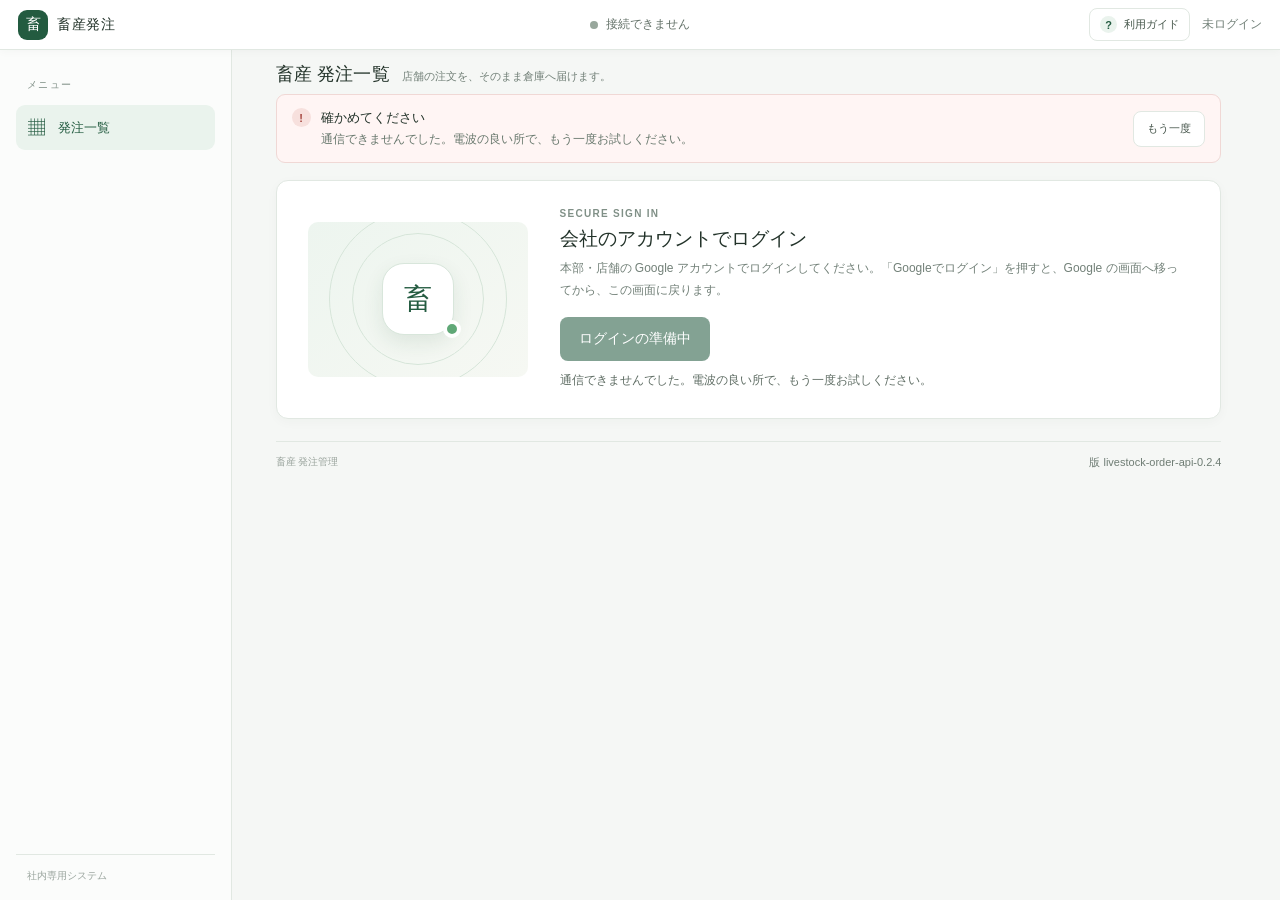
==== commit a594e705: "feat: 画面 livestock-order-api-0.2.4（_Dev の frontend と同じ・読み込むファイルに版の印） Co-Authored-By: Claude Opus 5.5" ====
--- a/index.html
+++ b/index.html
@@ -7,15 +7,15 @@
   <meta http-equiv="Content-Security-Policy" content="default-src 'self'; script-src 'self' https://accounts.google.com/gsi/client; style-src 'self' https://accounts.google.com/gsi/style 'sha256-RU4sU0AaS8IBGZx8XrGt/pa9A5SLA3dQszGeqT5L3Kw='; connect-src 'self' https://accounts.google.com/gsi/ https://script.google.com https://script.googleusercontent.com; frame-src https://accounts.google.com/gsi/; img-src 'self' data:; object-src 'none'; base-uri 'none'; form-action 'self'">
   <meta name="referrer" content="no-referrer">
   <title>畜産発注システム</title>
-  <script src="oauth-return.js"></script>
-  <link rel="stylesheet" href="styles.css">
-  <script src="config.js" defer></script>
-  <script src="login.js" defer></script>
-  <script src="search-norm.js" defer></script>
-  <script src="search-words.js" defer></script>
-  <script src="product-sheet.js" defer></script>
-  <script src="order-book.js" defer></script>
-  <script src="app.js" defer></script>
+  <script src="oauth-return.js?v=livestock-order-api-0.2.4"></script>
+  <link rel="stylesheet" href="styles.css?v=livestock-order-api-0.2.4">
+  <script src="config.js?v=livestock-order-api-0.2.4" defer></script>
+  <script src="login.js?v=livestock-order-api-0.2.4" defer></script>
+  <script src="search-norm.js?v=livestock-order-api-0.2.4" defer></script>
+  <script src="search-words.js?v=livestock-order-api-0.2.4" defer></script>
+  <script src="product-sheet.js?v=livestock-order-api-0.2.4" defer></script>
+  <script src="order-book.js?v=livestock-order-api-0.2.4" defer></script>
+  <script src="app.js?v=livestock-order-api-0.2.4" defer></script>
   <link rel="icon" href="favicon.svg" type="image/svg+xml">
 </head>
 <body>
@@ -76,6 +76,7 @@
         <div id="print-head" class="print-only" aria-hidden="true"></div>
         <div class="summary-line" id="summary-strip"></div>
         <p id="role-notice" class="role-notice" hidden></p>
+        <div id="lead-warning" class="lead-warning" role="status" hidden></div>
         <section class="toolbar" aria-label="一覧の操作">
           <div class="view-tabs" role="tablist" aria-label="表示の切り替え">
             <button class="view-tab is-active" type="button" data-view="week" role="tab" aria-selected="true">週ごと</button>
@@ -84,12 +85,11 @@
           <div class="search-area"><div class="search-box"><span aria-hidden="true">⌕</span><input id="product-search" type="search" placeholder="商品を探す（ひらがな・ローマ字・JANでも）" aria-label="商品名・メーカー・規格・JANで探す" autocomplete="off" aria-controls="search-suggestions" aria-expanded="false"><a class="help-icon" href="guide.html#search" title="商品の探し方の説明" aria-label="商品の探し方の説明を開く">?</a></div><div id="search-suggestions" class="search-suggestions" hidden></div></div>
           <div id="role-actions" class="role-actions"></div>
         </section>
-        <div id="warehouse-cap-control" class="setting-card" hidden></div>
         <div id="order-content" class="order-content" aria-live="polite"></div>
         <div id="print-all" class="print-only" aria-hidden="true"></div>
       </section>
 
-      <footer class="page-footer"><span>畜産 発注管理</span><span id="app-version" class="app-version">版 livestock-order-api-0.2.3</span></footer>
+      <footer class="page-footer"><span>畜産 発注管理</span><span id="app-version" class="app-version">版 livestock-order-api-0.2.4</span></footer>
     </main>
   </div>
   <div id="progress" class="progress-overlay" role="status" aria-live="polite" hidden><div><i aria-hidden="true"></i><span>読み込んでいます…</span></div></div>
--- a/styles.css
+++ b/styles.css
@@ -284,3 +284,79 @@
 .store-week-table td.store-cell.day-cell.is-soldout{background:#f2f3f2}
 .save-indicator.is-idle{border-color:transparent;background:transparent;color:#5f6d64;font-weight:600}
 .week-tab{display:flex;flex-wrap:wrap;align-items:center;gap:2px 8px;min-height:40px;padding:5px 12px}.week-tab b{font-size:14px}.week-tab .tab-now{padding:0 6px;border-radius:8px;background:#e2f1e6}
+/* 0.2.4 在庫量（BY と倉庫がいつでも直せる）・直した人と時刻・不足・行の確定（商品ごとの締切） */
+.cap-cell{min-width:118px}.cap-cell .cap-input{width:84px}
+.cap-who{display:block;margin-top:2px;color:#5f6d64;font-size:10px;white-space:nowrap}
+td.cap-short{color:#9c3932;font-weight:700;white-space:nowrap}
+.cell-lock{display:block;width:fit-content;margin:2px auto 0;padding:0 5px;border:1px solid #9fb3a5;border-radius:7px;color:#2f4a38;font-size:10px;font-weight:700}
+.cell-until{display:block;margin-top:2px;color:#7a5410;font-size:10px;white-space:nowrap}
+.store-week-table td.store-cell.day-cell.is-locked{background:#f1f4f1}
+.row-status.is-mixed{border-style:dotted;color:#4f5f55}
+.row-status.is-lead,.row-status.is-month{color:#2f4a38}
+/* 0.2.4 締切が未設定・BY の知らせ（締切が未設定＝赤・埋めていない項目＝黄色。色だけにしない＝見出しの文字で分ける） */
+.lead-warning{display:grid;gap:8px;margin:0 0 12px}
+.product-notice{padding:10px 14px;border:1px solid;border-radius:9px}
+.product-notice.is-lead{border-color:#efcfcb;background:#fff5f4}
+.product-notice.is-fill{border-color:#ecd9b4;background:#fffaf0}
+.product-notice-head{display:flex;flex-wrap:wrap;align-items:baseline;gap:4px 10px;margin:0 0 7px;font-size:12px}
+.product-notice.is-lead .product-notice-head strong{color:#9c3932}
+.product-notice.is-fill .product-notice-head strong{color:#7a5410}
+.product-notice-head span{color:#4f5f55}
+.product-notice-list{display:flex;flex-wrap:wrap;gap:6px}
+.lead-chip{display:inline-flex;flex-direction:column;align-items:flex-start;min-height:34px;padding:5px 10px;border:1px solid #d6ddd8;border-radius:8px;background:#fff;color:#22352a;font:inherit;font-size:12px;font-weight:700;text-align:left;cursor:pointer}
+.lead-chip:hover{border-color:#8cb79a}
+.lead-chip small{color:#7a5410;font-size:10px;font-weight:600}
+.product-notice-more{align-self:center;color:#5f6d64;font-size:11px}
+.lead-missing,.fill-missing{margin:0 0 8px;padding:8px 11px;border-radius:8px;font-size:12px;line-height:1.6}
+.lead-missing{border:1px solid #efcfcb;background:#fff5f4;color:#9c3932}
+.fill-missing{border:1px solid #ecd9b4;background:#fffaf0;color:#7a5410}
+.nolead-mark,.fill-mark{display:inline-block;width:fit-content;margin-top:4px;padding:0 6px;border-radius:7px;font-size:10px;font-weight:700}
+.nolead-mark{border:1px solid #efcfcb;background:#fff5f4;color:#9c3932}
+.fill-mark{border:1px solid #ecd9b4;background:#fffaf0;color:#7a5410}
+.nolead-note{display:block;margin-top:3px;color:#9c3932!important;font-weight:700}
+.is-nolead-row td.product-cell{background:#fffafa}
+.cell-lock.is-nolead,.row-status.is-nolead{border-color:#e2b4ae;color:#9c3932}
+.edited-by{display:block;margin-top:2px;color:#4b3a8a;font-size:10px;font-weight:700;white-space:nowrap}
+/* 残数の時点・更新・変わった印 */
+.summary-item.is-remain b{font-variant-numeric:tabular-nums}
+.summary-item.is-remain.is-loading b:after{content:"";display:inline-block;width:9px;height:9px;margin-left:6px;border:2px solid #cfe3d5;border-top-color:var(--green);border-radius:50%;vertical-align:-1px;animation:spin .9s linear infinite}
+.refresh-button{min-height:30px;padding:4px 12px}
+.cap-hint.is-changed{color:#1d5b3a;font-weight:700}
+.remain-changed{margin-left:5px;padding:0 5px;border-radius:6px;background:#e2f1e6;color:#1d5b3a;font-size:10px}
+/* 商品を追加・直す: 欄ごとの理由（赤＝直さないと保存できない・黄色＝空です。色と文字の両方） */
+.must-tag{margin-left:6px;color:#8a3b00;font-size:11px;font-weight:700}
+.field-note{display:block;min-height:0;margin:-6px 0 4px;font-size:11px;line-height:1.5}
+.field-note:empty{display:none}
+.field-note.is-error{color:#b42318;font-weight:700}
+.field-note.is-missing{color:#7a5410}
+.modal-form input.is-error{border-color:#b42318!important;background:#fff5f4}
+.modal-form input.is-missing{border-color:#d9a441!important;background:#fffcf3}
+.editor-rule{margin:0 0 4px}
+.form-grid>div{display:flex;flex-direction:column}
+/* 登録用紙の確かめの表: 空の項目あり（黄色の注意・エラーではない） */
+.sheet-missing{margin:6px 0 0;padding:4px 8px;border-left:3px solid #d9a441;background:#fffaf0;color:#7a5410;font-size:11px;line-height:1.5}
+/* 待ちの印（フリーズに見せない）: 押した所に回る印と文字・押せない間は薄く */
+.spinner{display:inline-block;flex:0 0 auto;width:12px;height:12px;margin-right:6px;border:2px solid #cfe3d5;border-top-color:var(--green);border-radius:50%;vertical-align:-2px;animation:spin .9s linear infinite}
+.button-primary .spinner{border-color:#ffffff66;border-top-color:#fff}
+.button.is-busy{cursor:progress;opacity:.75}
+.loading-line{display:flex;align-items:center}
+#guide-status.is-loading{display:flex;align-items:center}
+.notice .notice-retry{margin-left:auto;align-self:center}
+.toast .toast-retry{margin-left:10px;min-height:28px;padding:3px 10px}
+.skeleton-note{display:flex;align-items:center;margin:0 0 8px;color:#4f5f55;font-size:12px}
+.skeleton-card{padding:12px;border:1px solid var(--line);border-radius:10px;background:#fff}
+.skeleton-row{display:grid;grid-template-columns:2fr 1fr 1fr 1fr;gap:10px;padding:9px 0;border-bottom:1px solid #f0f2f0}
+.skeleton-row:last-child{border-bottom:0}
+.skeleton-row i{display:block;height:12px;border-radius:6px;background:linear-gradient(90deg,#eef1ee 0,#f7f9f7 50%,#eef1ee 100%);background-size:200% 100%;animation:skeleton 1.2s ease-in-out infinite}
+@keyframes skeleton{from{background-position:100% 0}to{background-position:-100% 0}}
+@media (prefers-reduced-motion:reduce){.spinner,.skeleton-row i,.progress-overlay i,.summary-item.is-remain.is-loading b:after{animation-duration:2.4s}}
+/* 先の月: 用意していない月・商品の無い月（BY）。押す所を表の場所に出す */
+.setup-card{padding:20px 22px;border:1px dashed #b9cdbf;border-radius:10px;background:#fff}
+.setup-card strong{display:block;font-size:15px}
+.setup-card p{margin:6px 0 12px;color:#4f5f55;font-size:12px;line-height:1.7}
+.setup-actions{display:flex;flex-wrap:wrap;gap:8px}
+@media print{.lead-warning,.product-notice,.refresh-button,.setup-card,.skeleton-card,.skeleton-note{display:none!important}}
+/* 2列の欄（原価・売価）の下の理由は、欄に重ねない */
+.form-grid>div .field-note{margin:2px 0 6px}
+/* 週のタブ: 押した直後に印（表を描く前に、押したことが分かる） */
+.week-tab.is-loading b:after{content:"";display:inline-block;width:9px;height:9px;margin-left:6px;border:2px solid #cfe3d5;border-top-color:var(--green);border-radius:50%;vertical-align:-1px;animation:spin .9s linear infinite}
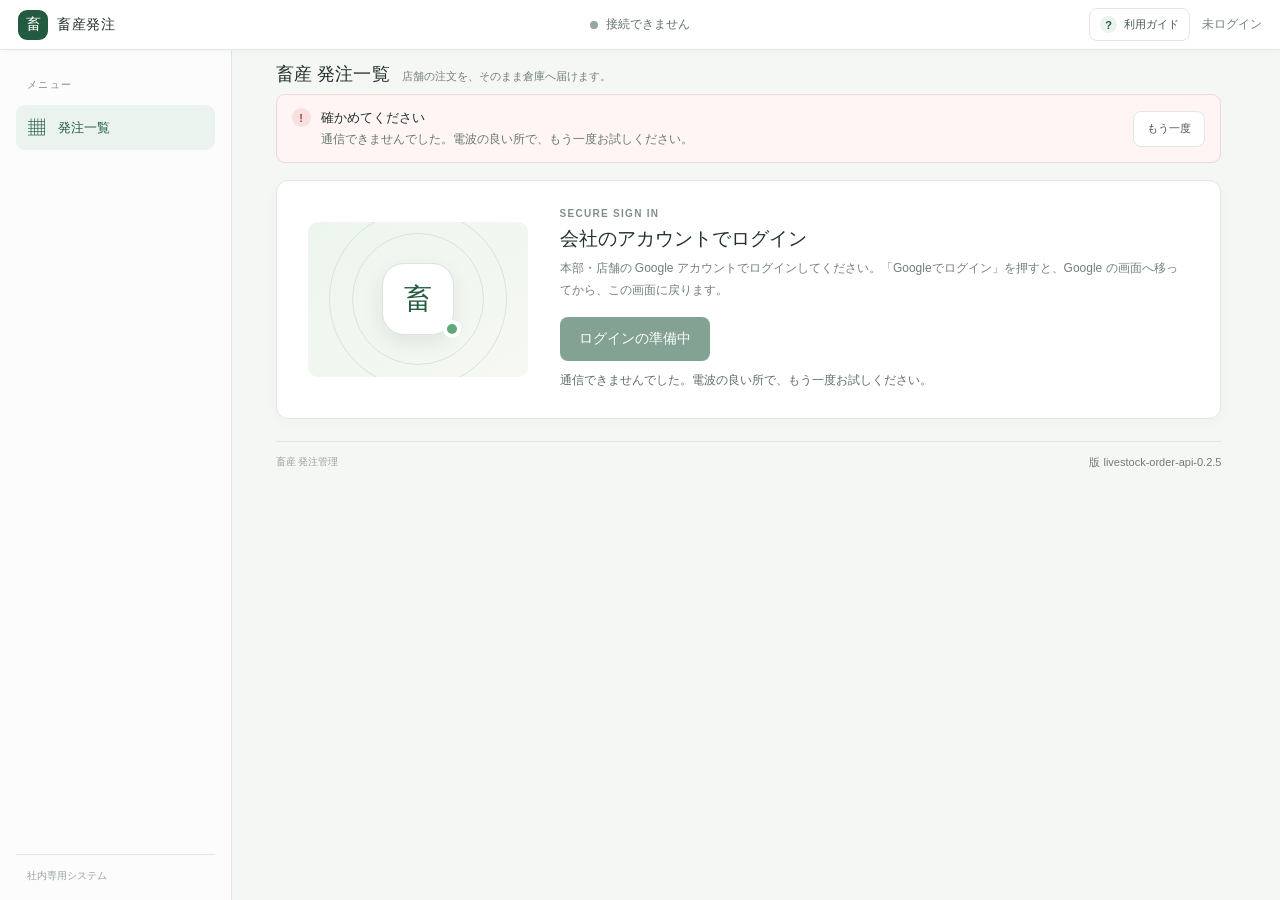
==== commit 4b60d186: "feat: 画面 livestock-order-api-0.2.5（_Dev の frontend と同じ・月の自動化・在庫数の表・発注区分と集約発注の BY の確定） Co-Authored-By" ====
--- a/index.html
+++ b/index.html
@@ -7,15 +7,15 @@
   <meta http-equiv="Content-Security-Policy" content="default-src 'self'; script-src 'self' https://accounts.google.com/gsi/client; style-src 'self' https://accounts.google.com/gsi/style 'sha256-RU4sU0AaS8IBGZx8XrGt/pa9A5SLA3dQszGeqT5L3Kw='; connect-src 'self' https://accounts.google.com/gsi/ https://script.google.com https://script.googleusercontent.com; frame-src https://accounts.google.com/gsi/; img-src 'self' data:; object-src 'none'; base-uri 'none'; form-action 'self'">
   <meta name="referrer" content="no-referrer">
   <title>畜産発注システム</title>
-  <script src="oauth-return.js?v=livestock-order-api-0.2.4"></script>
-  <link rel="stylesheet" href="styles.css?v=livestock-order-api-0.2.4">
-  <script src="config.js?v=livestock-order-api-0.2.4" defer></script>
-  <script src="login.js?v=livestock-order-api-0.2.4" defer></script>
-  <script src="search-norm.js?v=livestock-order-api-0.2.4" defer></script>
-  <script src="search-words.js?v=livestock-order-api-0.2.4" defer></script>
-  <script src="product-sheet.js?v=livestock-order-api-0.2.4" defer></script>
-  <script src="order-book.js?v=livestock-order-api-0.2.4" defer></script>
-  <script src="app.js?v=livestock-order-api-0.2.4" defer></script>
+  <script src="oauth-return.js?v=livestock-order-api-0.2.5"></script>
+  <link rel="stylesheet" href="styles.css?v=livestock-order-api-0.2.5">
+  <script src="config.js?v=livestock-order-api-0.2.5" defer></script>
+  <script src="login.js?v=livestock-order-api-0.2.5" defer></script>
+  <script src="search-norm.js?v=livestock-order-api-0.2.5" defer></script>
+  <script src="search-words.js?v=livestock-order-api-0.2.5" defer></script>
+  <script src="product-sheet.js?v=livestock-order-api-0.2.5" defer></script>
+  <script src="order-book.js?v=livestock-order-api-0.2.5" defer></script>
+  <script src="app.js?v=livestock-order-api-0.2.5" defer></script>
   <link rel="icon" href="favicon.svg" type="image/svg+xml">
 </head>
 <body>
@@ -89,7 +89,7 @@
         <div id="print-all" class="print-only" aria-hidden="true"></div>
       </section>
 
-      <footer class="page-footer"><span>畜産 発注管理</span><span id="app-version" class="app-version">版 livestock-order-api-0.2.4</span></footer>
+      <footer class="page-footer"><span>畜産 発注管理</span><span id="app-version" class="app-version">版 livestock-order-api-0.2.5</span></footer>
     </main>
   </div>
   <div id="progress" class="progress-overlay" role="status" aria-live="polite" hidden><div><i aria-hidden="true"></i><span>読み込んでいます…</span></div></div>
--- a/styles.css
+++ b/styles.css
@@ -147,7 +147,7 @@
   .print-only{display:block!important;margin:0 0 6px;color:#000;font-size:11px;font-weight:700}
   .summary-line,#excel-button,.unit-note{display:none!important}
   .row-status{border:1px solid #000!important;color:#000!important}
-  tr.status-open td.col-date,tr.status-nodeadline td.col-date{background:repeating-linear-gradient(45deg,#fff 0 3px,#cfcfcf 3px 4px)!important;-webkit-print-color-adjust:exact;print-color-adjust:exact}
+  tr.status-open td.col-date,tr.status-nodeadline td.col-date,tr.status-aggwait td.col-date,tr.status-aggsold td.col-date,tr.status-nostock td.col-date{background:repeating-linear-gradient(45deg,#fff 0 3px,#cfcfcf 3px 4px)!important;-webkit-print-color-adjust:exact;print-color-adjust:exact}
   .status-legend{display:block;color:#000;font-size:9px}
 }
 /* 0.2.3 ご利用ガイド（役割のタブ・全体の流れの図・目次と本文の連動・画面の略図）。手順の番号と略図の丸は同じ色＝同じ番号を目でつなぐ */
@@ -284,7 +284,7 @@
 .store-week-table td.store-cell.day-cell.is-soldout{background:#f2f3f2}
 .save-indicator.is-idle{border-color:transparent;background:transparent;color:#5f6d64;font-weight:600}
 .week-tab{display:flex;flex-wrap:wrap;align-items:center;gap:2px 8px;min-height:40px;padding:5px 12px}.week-tab b{font-size:14px}.week-tab .tab-now{padding:0 6px;border-radius:8px;background:#e2f1e6}
-/* 0.2.4 在庫量（BY と倉庫がいつでも直せる）・直した人と時刻・不足・行の確定（商品ごとの締切） */
+/* 0.2.4 在庫数（BY と倉庫がいつでも直せる）・直した人と時刻・不足・行の確定（商品ごとの締切） */
 .cap-cell{min-width:118px}.cap-cell .cap-input{width:84px}
 .cap-who{display:block;margin-top:2px;color:#5f6d64;font-size:10px;white-space:nowrap}
 td.cap-short{color:#9c3932;font-weight:700;white-space:nowrap}
@@ -360,3 +360,58 @@
 .form-grid>div .field-note{margin:2px 0 6px}
 /* 週のタブ: 押した直後に印（表を描く前に、押したことが分かる） */
 .week-tab.is-loading b:after{content:"";display:inline-block;width:9px;height:9px;margin-left:6px;border:2px solid #cfe3d5;border-top-color:var(--green);border-radius:50%;vertical-align:-1px;animation:spin .9s linear infinite}
+/* 0.2.5 集約発注（BY が集めて振り分ける商品）: 薄い紫の地＋左の紫の線＋「集約」の札（色だけにしない＝札の文字）。どの画面・印刷でも同じ */
+.agg-badge{display:inline-block;width:fit-content;margin:0 6px 2px 0;padding:0 6px;border:1px solid #b9a3e0;border-radius:7px;background:#efe7fb;color:#4b2f86;font-size:10px;font-weight:700;line-height:1.6;vertical-align:1px}
+/* 地の色は、商品を見分ける列（日付・メーカー・商品・合計）に付ける。店の欄は今までの意味（灰色＝注文なし・月の外・今日）のまま */
+tr.is-aggregate>td.col-date,tr.is-aggregate>td.col-maker,tr.is-aggregate>td.col-product,tr.is-aggregate>td.total-cell,tr.is-aggregate>td.sd-product,tr.is-aggregate>td.sd-total,.stock-table tr.is-aggregate>td{background:#f4eefd!important}
+tr.is-aggregate>td:first-child{box-shadow:inset 4px 0 0 #8e6fd0}
+tr.is-aggregate>td.store-cell{border-top-color:#e4daf6;border-bottom-color:#e4daf6}
+.product-manager-row.is-aggregate .product-manager-item{border-left:4px solid #8e6fd0;background:#faf7fe}
+/* 集約発注の BY の確定（BY＝押す・倉庫と印刷＝見る） */
+.agg-ctl{display:flex;flex-wrap:wrap;align-items:center;gap:4px 8px;margin-top:5px}
+.agg-confirm,.agg-undo{min-height:30px;padding:3px 12px;border-radius:8px;font:inherit;font-size:12px;font-weight:700;cursor:pointer}
+.agg-confirm{border:1px solid #6b4bb8;background:#6b4bb8;color:#fff}
+.agg-confirm:hover:not(:disabled){background:#563a9c}
+.agg-confirm:disabled{border-color:#cfc4e6;background:#ece6f7;color:#7d7194;cursor:not-allowed}
+.agg-undo{border:1px solid #c9bde3;background:#fff;color:#4b2f86;font-weight:600}
+.agg-done{padding:1px 8px;border:1px solid #9fc8ad;border-radius:8px;background:#eaf6ee;color:#1d5b3a;font-size:12px}
+.agg-wait{padding:1px 8px;border:1px dashed #b9a3e0;border-radius:8px;background:#fff;color:#4b2f86;font-size:12px}
+.agg-wait-note{color:#5f5378;font-size:11px}
+.row-status.is-aggwait,.row-status.is-aggsold,.cell-lock.is-aggwait{border-style:dashed;border-color:#b9a3e0;color:#4b2f86}
+.row-status.is-aggdone{border-color:#9fc8ad;color:#1d5b3a}
+/* 在庫数が未入力（店は注文できない）: 赤（締切が未設定と同じ重さ）。色と文字の両方 */
+.nostock-note,.stock-missing-note{display:block;margin-top:3px;color:#9c3932!important;font-weight:700;white-space:normal}
+.cell-lock.is-nostock,.row-status.is-nostock{border-color:#e2b4ae;color:#9c3932}
+.cap-cell.is-missing .cap-input{border:2px solid #d0675e;background:#fff5f4}
+.product-notice.is-stock{border-color:#efcfcb;background:#fff5f4}
+.product-notice.is-stock .product-notice-head strong{color:#9c3932}
+.product-notice.is-agg{border-color:#d6c8f0;background:#f8f4fe}
+.product-notice.is-agg .product-notice-head strong{color:#4b2f86}
+/* 在庫数と注文の合計（月）: BY・倉庫。週のタブの上・たためる */
+.stock-card{margin:0 0 10px;border:1px solid var(--line);border-radius:10px;background:#fff}
+.stock-card>summary{display:flex;flex-wrap:wrap;align-items:center;gap:4px 10px;padding:9px 14px;cursor:pointer;list-style:none}
+.stock-card>summary::-webkit-details-marker{display:none}
+.stock-card>summary:before{content:"▶";color:#5f7d68;font-size:11px}
+.stock-card[open]>summary:before{content:"▼"}
+.stock-title{font-size:14px;font-weight:700}
+.stock-sub{color:#5f6d64;font-size:11px}
+.stock-count{padding:0 8px;border-radius:8px;font-size:12px}
+.stock-count.is-missing{border:1px solid #efcfcb;background:#fff5f4;color:#9c3932}
+.stock-count.is-short{border:1px solid #efcfcb;background:#fff;color:#9c3932}
+.stock-scroll{max-height:340px;overflow:auto;border-top:1px solid var(--line)}
+.stock-table{width:100%;border-collapse:collapse;font-size:12px}
+.stock-table th{position:sticky;top:0;z-index:1;padding:6px 10px;border-bottom:1px solid var(--line);background:#f4f7f4;color:#46574b;font-size:11px;font-weight:700;text-align:left;white-space:nowrap}
+.stock-table td{padding:6px 10px;border-bottom:1px solid #f0f2f0;vertical-align:top}
+.stock-table td.stock-product strong{display:block;font-size:13px}.stock-table td.stock-product small{color:#5f6d64;font-size:10px}
+.stock-table td.stock-total,.stock-table td.stock-rest,.stock-table td.stock-short{font-variant-numeric:tabular-nums;font-weight:700;white-space:nowrap}
+.stock-table td.stock-total{font-size:14px}
+/* 知らせから押して来た所を、少しの間光らせる */
+.is-flash>td,td.is-flash,tr.is-flash{animation:flash 2.2s ease-out}
+@keyframes flash{0%,30%{background-color:#fff1a8}100%{background-color:inherit}}
+@media (prefers-reduced-motion:reduce){.is-flash>td,tr.is-flash{animation-duration:3.5s}}
+@media print{
+  .stock-card,.agg-confirm,.agg-undo,.agg-wait-note{display:none!important}
+  tr.is-aggregate>td.col-maker,tr.is-aggregate>td.col-product,tr.is-aggregate>td.total-cell{background:#f1eafb!important;-webkit-print-color-adjust:exact;print-color-adjust:exact}
+  .agg-badge{border:1px solid #000!important;color:#000!important;background:#fff!important}
+  .agg-done,.agg-wait{border:1px solid #000!important;color:#000!important;background:#fff!important}
+}
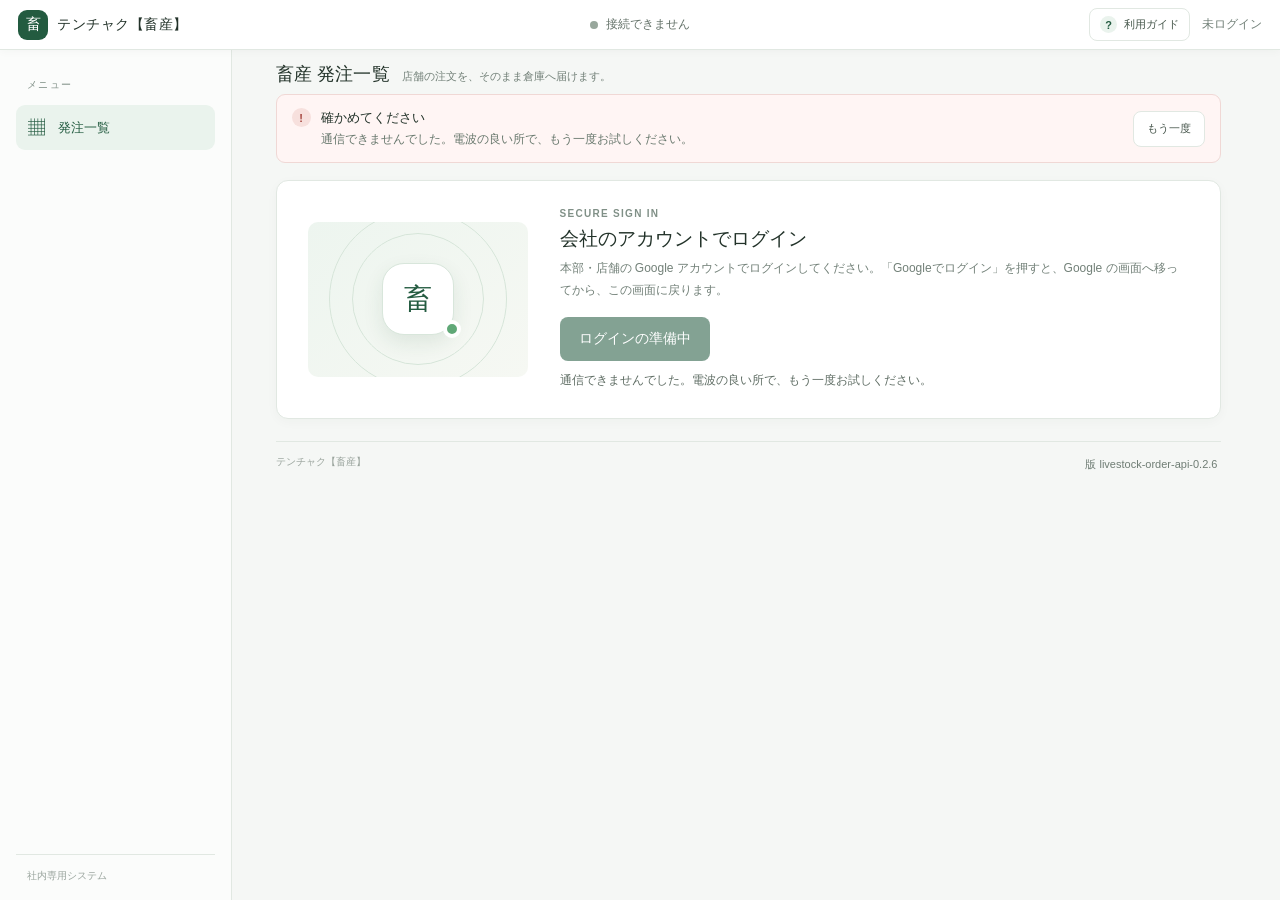
==== commit 68ba5840: "feat: 画面 livestock-order-api-0.2.6（_Dev の frontend と同じ・名前をテンチャク【畜産】に・保存をまとめて送る・保存の返事の残数・待ち時間の記録） Co-" ====
--- a/index.html
+++ b/index.html
@@ -6,23 +6,25 @@
   <meta name="color-scheme" content="light">
   <meta http-equiv="Content-Security-Policy" content="default-src 'self'; script-src 'self' https://accounts.google.com/gsi/client; style-src 'self' https://accounts.google.com/gsi/style 'sha256-RU4sU0AaS8IBGZx8XrGt/pa9A5SLA3dQszGeqT5L3Kw='; connect-src 'self' https://accounts.google.com/gsi/ https://script.google.com https://script.googleusercontent.com; frame-src https://accounts.google.com/gsi/; img-src 'self' data:; object-src 'none'; base-uri 'none'; form-action 'self'">
   <meta name="referrer" content="no-referrer">
-  <title>畜産発注システム</title>
-  <script src="oauth-return.js?v=livestock-order-api-0.2.5"></script>
-  <link rel="stylesheet" href="styles.css?v=livestock-order-api-0.2.5">
-  <script src="config.js?v=livestock-order-api-0.2.5" defer></script>
-  <script src="login.js?v=livestock-order-api-0.2.5" defer></script>
-  <script src="search-norm.js?v=livestock-order-api-0.2.5" defer></script>
-  <script src="search-words.js?v=livestock-order-api-0.2.5" defer></script>
-  <script src="product-sheet.js?v=livestock-order-api-0.2.5" defer></script>
-  <script src="order-book.js?v=livestock-order-api-0.2.5" defer></script>
-  <script src="app.js?v=livestock-order-api-0.2.5" defer></script>
+  <title>テンチャク【畜産】</title>
+  <meta name="application-name" content="テンチャク畜産">
+  <meta name="apple-mobile-web-app-title" content="テンチャク畜産">
+  <script src="oauth-return.js?v=livestock-order-api-0.2.6"></script>
+  <link rel="stylesheet" href="styles.css?v=livestock-order-api-0.2.6">
+  <script src="config.js?v=livestock-order-api-0.2.6" defer></script>
+  <script src="login.js?v=livestock-order-api-0.2.6" defer></script>
+  <script src="search-norm.js?v=livestock-order-api-0.2.6" defer></script>
+  <script src="search-words.js?v=livestock-order-api-0.2.6" defer></script>
+  <script src="product-sheet.js?v=livestock-order-api-0.2.6" defer></script>
+  <script src="order-book.js?v=livestock-order-api-0.2.6" defer></script>
+  <script src="app.js?v=livestock-order-api-0.2.6" defer></script>
   <link rel="icon" href="favicon.svg" type="image/svg+xml">
 </head>
 <body>
   <header class="topbar">
-    <a class="brand" href="#main" aria-label="畜産発注システム ホーム">
+    <a class="brand" href="#main" aria-label="テンチャク【畜産】 ホーム">
       <span class="brand-mark" aria-hidden="true">畜</span>
-      <span><strong>畜産発注</strong></span>
+      <span><strong>テンチャク【畜産】</strong></span>
     </a>
     <div class="topbar-center"><span class="live-dot"></span><span id="status-label">接続を準備しています</span></div>
     <div class="account-area">
@@ -89,7 +91,7 @@
         <div id="print-all" class="print-only" aria-hidden="true"></div>
       </section>
 
-      <footer class="page-footer"><span>畜産 発注管理</span><span id="app-version" class="app-version">版 livestock-order-api-0.2.5</span></footer>
+      <footer class="page-footer"><span>テンチャク【畜産】</span><span id="app-version" class="app-version">版 livestock-order-api-0.2.6</span></footer>
     </main>
   </div>
   <div id="progress" class="progress-overlay" role="status" aria-live="polite" hidden><div><i aria-hidden="true"></i><span>読み込んでいます…</span></div></div>
--- a/styles.css
+++ b/styles.css
@@ -47,7 +47,7 @@
 .progress-overlay>div{display:flex;align-items:center;gap:12px;padding:16px 20px;border:1px solid var(--line);border-radius:12px;background:#fff;box-shadow:0 8px 26px #1838221f;color:var(--ink);font-size:14px}
 .progress-overlay i{width:18px;height:18px;border:3px solid #cfe3d5;border-top-color:var(--green);border-radius:50%;animation:spin .9s linear infinite}
 @keyframes spin{to{transform:rotate(360deg)}}
-.app-version{color:#6f7d74;font-size:11px}.app-version.is-mismatch{padding:2px 8px;border-radius:7px;background:#fff0ee;color:#9c3932;font-weight:700}
+.app-version{color:#6f7d74;font-size:11px;cursor:pointer;-webkit-user-select:none;user-select:none;-webkit-touch-callout:none;border-radius:6px;padding:2px 4px}.app-version:focus-visible{outline:2px solid #2f7a4c;outline-offset:2px}.app-version.is-mismatch{padding:2px 8px;border-radius:7px;background:#fff0ee;color:#9c3932;font-weight:700}
 .form-note{margin:-4px 0 0;color:#6b5a2e;font-size:11px;line-height:1.6}
 .notice p{font-size:12px}.notice strong{font-size:13px}
 @media(max-width:900px){.summary-strip.has-four{grid-template-columns:repeat(2,minmax(0,1fr))}}
@@ -415,3 +415,47 @@
   .agg-badge{border:1px solid #000!important;color:#000!important;background:#fff!important}
   .agg-done,.agg-wait{border:1px solid #000!important;color:#000!important;background:#fff!important}
 }
+/* 0.2.5 の直し（PO 2026-10-29「在庫情報が見えない・店舗の合計数との幅が読めない」）: BY・倉庫は、商品の行のすぐ横（左に固定）に「注文 ／ 在庫 ／ 残り」。物差し＝赤（残り 0 以下・不足）・黄（在庫数の1割以下・少ない）・未入力 */
+.stock-strip{display:block;width:fit-content;max-width:100%;margin:4px 0 2px;padding:2px 7px;border:1px solid #d5ded7;border-radius:6px;background:#f4f7f5;color:#33443a;font-size:11px;font-weight:600;line-height:1.5;white-space:normal;font-variant-numeric:tabular-nums}
+.stock-strip b{font-size:12px;font-weight:800}
+.stock-strip>span{white-space:nowrap}
+.month-table.has-stock thead th.col-sum{white-space:normal;line-height:1.3}
+.stock-strip.is-low{border-color:#e7cf8f;background:#fff6dc;color:#6b4a00}
+.stock-strip.is-short,.stock-strip.is-missing{border-color:#efc4be;background:#fff1ef;color:#9c3932}
+.stock-rule{margin:0;padding:0 12px 8px;color:#46574b;font-size:11px;line-height:1.6}
+td.rest-cell,td.col-sum{font-variant-numeric:tabular-nums;font-weight:700;white-space:nowrap}
+td.rest-cell.is-low,.stock-table td.stock-rest.is-low{background:#fff6dc!important;color:#6b4a00}
+td.rest-cell.is-short,.stock-table td.stock-rest.is-short{background:#fff1ef!important;color:#9c3932}
+.month-table .col-sum,.month-table .col-cap,.month-table .col-rest{background:#fff}
+.month-table thead th.col-sum,.month-table thead th.col-cap,.month-table thead th.col-rest{background:#f6f8f6}
+tr.is-aggregate>td.col-sum,tr.is-aggregate>td.col-cap,tr.is-aggregate>td.col-rest:not(.is-low):not(.is-short){background:#f4eefd}
+.month-table .stock-strip{display:none}
+@media(min-width:1101px){
+  .month-table.has-stock .col-maker{width:96px;min-width:96px;max-width:96px}
+  .month-table.has-stock .col-product{width:210px;min-width:210px;max-width:210px;box-shadow:none}
+  .month-table.has-stock .col-sum{position:sticky;left:306px;z-index:1;width:80px;min-width:80px;max-width:80px}
+  .month-table.has-stock .col-cap{position:sticky;left:386px;z-index:1;width:132px;min-width:132px;max-width:132px}
+  .month-table.has-stock .col-rest{position:sticky;left:518px;z-index:1;width:104px;min-width:104px;max-width:104px;box-shadow:inset -2px 0 0 #b9c9bd}
+  .month-table.has-stock thead th.col-sum,.month-table.has-stock thead th.col-cap,.month-table.has-stock thead th.col-rest{z-index:4}
+}
+@media(max-width:1100px){.month-table.has-stock .stock-strip{display:block}}
+.stock-card{border-left:5px solid #2f7a52}
+.stock-card>summary .stock-title{color:#173d27;font-size:15px}
+@media print{.stock-strip,.stock-rule{display:none!important}}
+
+/* 待ち時間の記録（0.2.6・版の行を長押し） */
+.perf-modal{max-width:760px}
+.perf-note,.perf-counts{margin:.2rem 0 .6rem;color:#52606d;font-size:13px}
+.perf-table-wrap{overflow-x:auto;max-height:60vh;border:1px solid #d7dfd9;border-radius:8px}
+.perf-table{width:100%;border-collapse:collapse;font-size:13px}
+.perf-table th,.perf-table td{padding:6px 8px;border-bottom:1px solid #e6ece8;text-align:left;white-space:nowrap}
+.perf-table thead th{position:sticky;top:0;background:#f3f7f4;z-index:1;font-weight:700}
+.perf-table .num{text-align:right;font-variant-numeric:tabular-nums}
+.perf-table tbody th{font-weight:600;white-space:normal;min-width:10em}
+.perf-table tr.is-key th,.perf-table tr.is-key td{background:#f1f8ee}
+@media (max-width:600px){.perf-table{font-size:12px}.perf-table th,.perf-table td{padding:5px 6px}}
+
+/* 0.2.6 名前が長くなった（テンチャク【畜産】）: 上の帯を1行のまま（名前・接続の印・利用ガイド・ログアウトを折り返さない） */
+.brand strong{white-space:nowrap}
+.topbar .button,.topbar-center{white-space:nowrap}
+@media(max-width:480px){.brand{gap:7px}.brand-mark{width:30px;height:30px;border-radius:9px}.brand strong{font-size:13px;letter-spacing:0}.topbar-center #status-label{position:absolute;width:1px;height:1px;overflow:hidden;clip:rect(0 0 0 0);white-space:nowrap}.topbar-center{gap:0}.account-area{gap:5px}.guide-button{padding:6px 7px;gap:4px}.topbar .button{padding-left:9px;padding-right:9px}}
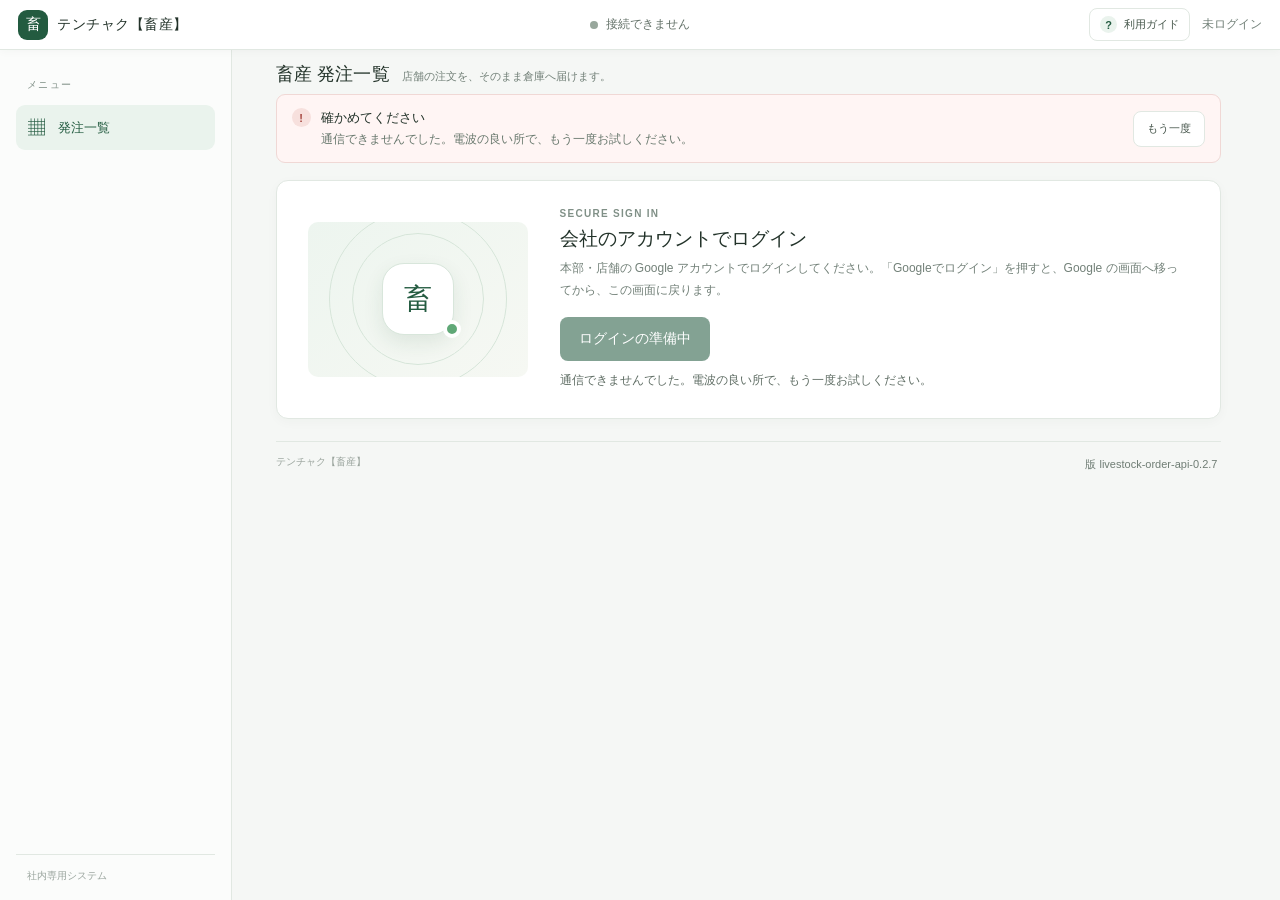
==== commit 45326b30: "feat: 画面 livestock-order-api-0.2.7（_Dev の frontend と同じ・ご利用ガイドの発注の流れを2段に・週ごとの表の1行に「月」・待ち時間の記録にサーバーの中の" ====
--- a/index.html
+++ b/index.html
@@ -9,15 +9,15 @@
   <title>テンチャク【畜産】</title>
   <meta name="application-name" content="テンチャク畜産">
   <meta name="apple-mobile-web-app-title" content="テンチャク畜産">
-  <script src="oauth-return.js?v=livestock-order-api-0.2.6"></script>
-  <link rel="stylesheet" href="styles.css?v=livestock-order-api-0.2.6">
-  <script src="config.js?v=livestock-order-api-0.2.6" defer></script>
-  <script src="login.js?v=livestock-order-api-0.2.6" defer></script>
-  <script src="search-norm.js?v=livestock-order-api-0.2.6" defer></script>
-  <script src="search-words.js?v=livestock-order-api-0.2.6" defer></script>
-  <script src="product-sheet.js?v=livestock-order-api-0.2.6" defer></script>
-  <script src="order-book.js?v=livestock-order-api-0.2.6" defer></script>
-  <script src="app.js?v=livestock-order-api-0.2.6" defer></script>
+  <script src="oauth-return.js?v=livestock-order-api-0.2.7"></script>
+  <link rel="stylesheet" href="styles.css?v=livestock-order-api-0.2.7">
+  <script src="config.js?v=livestock-order-api-0.2.7" defer></script>
+  <script src="login.js?v=livestock-order-api-0.2.7" defer></script>
+  <script src="search-norm.js?v=livestock-order-api-0.2.7" defer></script>
+  <script src="search-words.js?v=livestock-order-api-0.2.7" defer></script>
+  <script src="product-sheet.js?v=livestock-order-api-0.2.7" defer></script>
+  <script src="order-book.js?v=livestock-order-api-0.2.7" defer></script>
+  <script src="app.js?v=livestock-order-api-0.2.7" defer></script>
   <link rel="icon" href="favicon.svg" type="image/svg+xml">
 </head>
 <body>
@@ -91,7 +91,7 @@
         <div id="print-all" class="print-only" aria-hidden="true"></div>
       </section>
 
-      <footer class="page-footer"><span>テンチャク【畜産】</span><span id="app-version" class="app-version">版 livestock-order-api-0.2.6</span></footer>
+      <footer class="page-footer"><span>テンチャク【畜産】</span><span id="app-version" class="app-version">版 livestock-order-api-0.2.7</span></footer>
     </main>
   </div>
   <div id="progress" class="progress-overlay" role="status" aria-live="polite" hidden><div><i aria-hidden="true"></i><span>読み込んでいます…</span></div></div>
--- a/styles.css
+++ b/styles.css
@@ -459,3 +459,45 @@
 .brand strong{white-space:nowrap}
 .topbar .button,.topbar-center{white-space:nowrap}
 @media(max-width:480px){.brand{gap:7px}.brand-mark{width:30px;height:30px;border-radius:9px}.brand strong{font-size:13px;letter-spacing:0}.topbar-center #status-label{position:absolute;width:1px;height:1px;overflow:hidden;clip:rect(0 0 0 0);white-space:nowrap}.topbar-center{gap:0}.account-area{gap:5px}.guide-button{padding:6px 7px;gap:4px}.topbar .button{padding-left:9px;padding-right:9px}}
+
+/* 0.2.7 ご利用ガイドの発注の流れを2段に（PO 2026-11-01）: 1段目＝ふだんの発注・2段目＝集約発注の商品だけ（表と同じ薄い紫の地・左の紫の線・「集約」の札）。
+   箱は段ごとに同じ幅で並ぶ（どの段も3つ＝倉庫が同じ列）。スマホでは「あなた」を箱の中の上に置く（役割の名前に重ねない） */
+.guide-flow-row{margin:0;padding:8px 10px 10px;border:1px solid #e3e9e5;border-radius:9px;background:#fff}
+.guide-flow-row+.guide-flow-row{margin-top:10px}
+.guide-flow-row-head{display:flex;flex-wrap:wrap;align-items:baseline;gap:2px 8px;margin:0 0 14px;color:var(--ink)}
+.guide-flow-row-label{font-size:15px}
+.guide-flow-note{flex:1 1 24em;color:#3e2f5c;font-size:14px;line-height:1.5}
+.guide-flow-row-head .agg-badge{margin:0;padding:0 8px;font-size:12px}
+.guide-flow-row.is-aggregate{border-color:#d6c8f0;background:#f4eefd;box-shadow:inset 4px 0 0 #8e6fd0;padding-left:14px}
+.guide-flow-row.is-aggregate .guide-flow-row-label{color:#4b2f86}
+.guide-flow-row.is-aggregate .guide-flow-step{border-color:#d6c8f0;background:#fff}
+.guide-flow-row.is-aggregate .guide-flow-step.is-you{border:2px solid #3f8a5f;background:#f4faf5}
+.guide-flow-step{align-content:start;min-width:0}
+@media(max-width:760px){
+  .guide-flow-row{padding:6px 7px 8px}.guide-flow-row.is-aggregate{padding-left:11px}
+  .guide-flow-row-head{margin-bottom:6px}.guide-flow-note{font-size:13px}
+  .guide-flow-step{font-size:13px}.guide-flow-step strong{font-size:14px}
+  .guide-flow-you{position:static;justify-self:start;margin:0 0 2px;padding:0 6px;font-size:11px}
+  /* BY と倉庫のページが 375 で右に切れていた（0.2.5〜・略図の長い1区画「在庫数と注文の合計（…）」が折り返さず、本文の列を広げていた）。列は画面の幅まで・長い区画は折り返す */
+  .guide-layout{grid-template-columns:minmax(0,1fr)}.sk-cell.is-grow{white-space:normal}
+}
+
+/* 0.2.7 待ち時間の記録にサーバーの中の内訳（PO 2026-11-01）: 見出しは2段・単位は見出しに・操作の列は横に動かしても残る・広い画面では横に広げる */
+.perf-modal{width:min(1080px,100%);max-width:none}
+.perf-body{padding:10px 20px 4px}
+.perf-howto{margin:0 0 .6rem;padding:6px 10px;border-left:3px solid #9fc8ad;background:#f4faf5;color:#2c3c32;font-size:13px}
+.perf-table thead th{z-index:3;white-space:normal;vertical-align:bottom}
+.perf-table thead th.num{min-width:4.4em}
+/* 見出しの2段目は1段目のすぐ下に止める。1段目の高さは決めておく（32px・折り返さない）＝開いたときに測らない（測ると描き直しが1回増える） */
+.perf-table thead th.perf-group{height:32px;padding-top:0;padding-bottom:0;line-height:31px;white-space:nowrap;text-align:center;border-bottom:1px solid #d7dfd9}
+.perf-table thead tr:nth-child(2) th{top:32px}
+.perf-table thead th.perf-group.is-server{background:#eaf3ee}
+.perf-table .is-server-first{border-left:2px solid #c9d8ce}
+.perf-table .is-part{color:#3e4f45}
+.perf-table th.perf-op{position:sticky;left:0;z-index:2;background:#fff;min-width:9.5em;max-width:13em}
+.perf-table thead th.perf-op{z-index:4;background:#f3f7f4}
+.perf-table tr.is-key th.perf-op{background:#f1f8ee}
+@media (max-width:600px){.perf-body{padding:8px 12px 2px}.perf-table th.perf-op{min-width:7.5em}}
+
+/* 0.2.7 週ごとの表の商品名の下の1行の頭に「月」（その月の数・PO 2026-11-01）。右の端の「合計」（その行の日の合計）と見分ける */
+.stock-strip-month{font-weight:800}
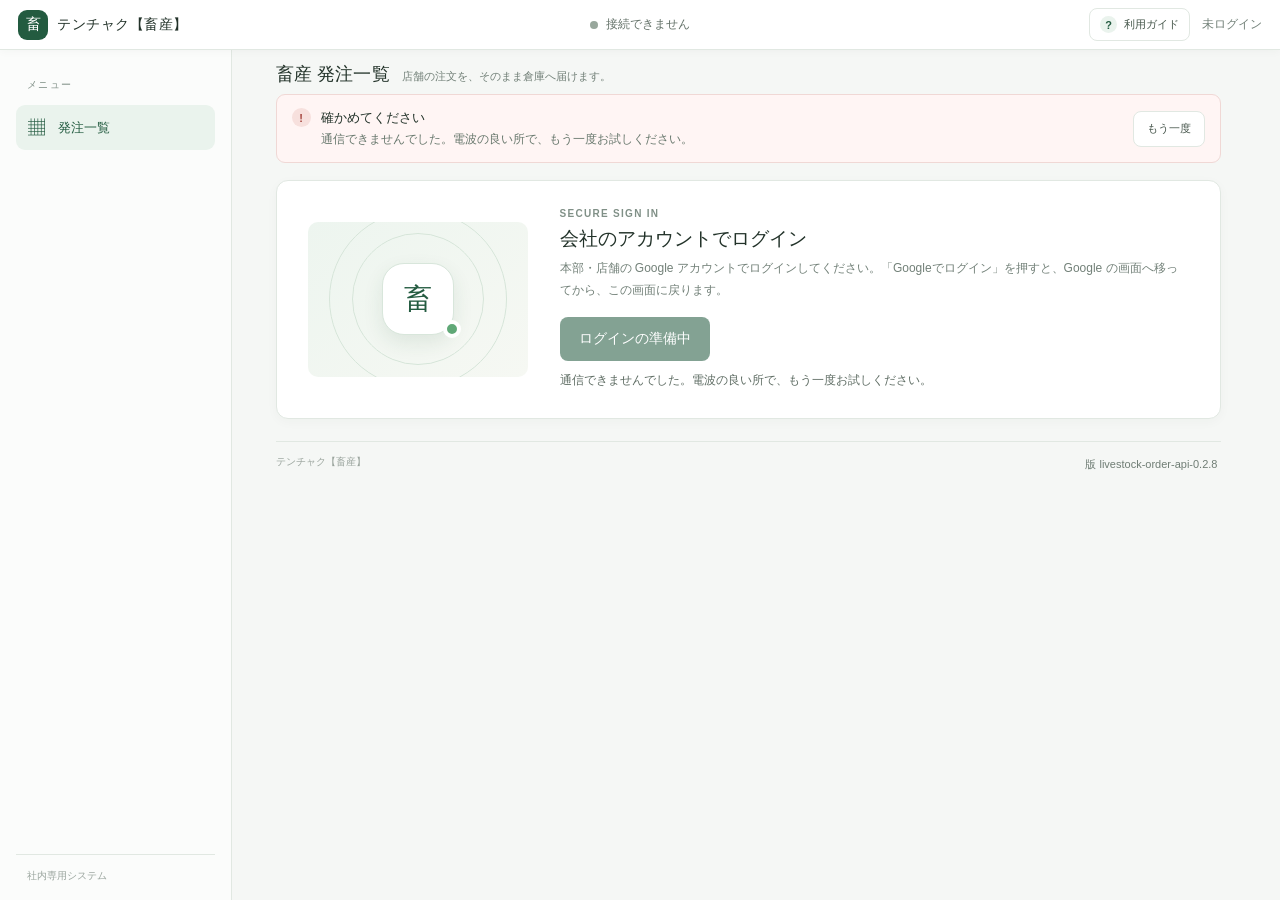
==== commit c759fdf4: "feat: 画面 livestock-order-api-0.2.8（_Dev の frontend と同じ・商品の窓の税込（総額）と値入率を入れられない自動の欄に・登録用紙の総額と値入率の列は読まな" ====
--- a/index.html
+++ b/index.html
@@ -9,15 +9,15 @@
   <title>テンチャク【畜産】</title>
   <meta name="application-name" content="テンチャク畜産">
   <meta name="apple-mobile-web-app-title" content="テンチャク畜産">
-  <script src="oauth-return.js?v=livestock-order-api-0.2.7"></script>
-  <link rel="stylesheet" href="styles.css?v=livestock-order-api-0.2.7">
-  <script src="config.js?v=livestock-order-api-0.2.7" defer></script>
-  <script src="login.js?v=livestock-order-api-0.2.7" defer></script>
-  <script src="search-norm.js?v=livestock-order-api-0.2.7" defer></script>
-  <script src="search-words.js?v=livestock-order-api-0.2.7" defer></script>
-  <script src="product-sheet.js?v=livestock-order-api-0.2.7" defer></script>
-  <script src="order-book.js?v=livestock-order-api-0.2.7" defer></script>
-  <script src="app.js?v=livestock-order-api-0.2.7" defer></script>
+  <script src="oauth-return.js?v=livestock-order-api-0.2.8"></script>
+  <link rel="stylesheet" href="styles.css?v=livestock-order-api-0.2.8">
+  <script src="config.js?v=livestock-order-api-0.2.8" defer></script>
+  <script src="login.js?v=livestock-order-api-0.2.8" defer></script>
+  <script src="search-norm.js?v=livestock-order-api-0.2.8" defer></script>
+  <script src="search-words.js?v=livestock-order-api-0.2.8" defer></script>
+  <script src="product-sheet.js?v=livestock-order-api-0.2.8" defer></script>
+  <script src="order-book.js?v=livestock-order-api-0.2.8" defer></script>
+  <script src="app.js?v=livestock-order-api-0.2.8" defer></script>
   <link rel="icon" href="favicon.svg" type="image/svg+xml">
 </head>
 <body>
@@ -91,7 +91,7 @@
         <div id="print-all" class="print-only" aria-hidden="true"></div>
       </section>
 
-      <footer class="page-footer"><span>テンチャク【畜産】</span><span id="app-version" class="app-version">版 livestock-order-api-0.2.7</span></footer>
+      <footer class="page-footer"><span>テンチャク【畜産】</span><span id="app-version" class="app-version">版 livestock-order-api-0.2.8</span></footer>
     </main>
   </div>
   <div id="progress" class="progress-overlay" role="status" aria-live="polite" hidden><div><i aria-hidden="true"></i><span>読み込んでいます…</span></div></div>
--- a/styles.css
+++ b/styles.css
@@ -109,7 +109,12 @@
 .similar-head{margin:0 0 2px;color:#5b4210;font-size:11px;line-height:1.6}
 .similar-item{display:block;width:100%;padding:7px 9px;border:1px solid #ecd9b4;border-radius:6px;background:#fff;text-align:left;cursor:pointer;font:inherit}
 .similar-item:hover,.similar-item:focus{border-color:#c58a1e;background:#fff6e2}.similar-item strong,.similar-item small{display:block}.similar-item strong{font-size:12px;color:var(--ink)}.similar-item small{margin-top:2px;color:var(--muted);font-size:10px}
-.modal-form input.is-auto{background:#f2f8f4;color:#2f6a48}
+/* 0.2.8 税込（総額）・値入率＝自動の欄（入れられない・Tab で止まらない）: 灰色の地・点線の枠・見出しの横に「自動」。数は濃い字で読める（4.5:1 以上） */
+.modal-form input.auto-field{border:1px dashed #94a39a;background:#eceff0;color:#1f2f26;cursor:default}
+.modal-form input.auto-field::placeholder{color:#55645a;opacity:1}
+.modal-form input.auto-field:focus{outline:none;box-shadow:none}
+.auto-tag{margin-left:6px;padding:0 6px;border-radius:9px;background:#dfe5e1;color:#2f4237;font-size:10px;font-weight:700}
+.auto-note{color:#6b4e16}
 .calc-note{margin:-2px 0 0;color:#5b6b61}
 .guide-detail h3{margin:14px 0 0;color:var(--ink);font-size:12px}
 @media(max-width:680px){.sheet-counts{grid-template-columns:1fr 1fr}.product-sheet-actions>span{width:100%}.sheet-table{font-size:11px}}
@@ -192,6 +197,7 @@
 .sk-cell.is-primary{border-color:#2f6b4a;background:#2f6b4a;color:#fff}
 .sk-cell.is-check .sk-text::before{content:"☐ "}
 .sk-cell.is-note{border-style:dashed;border-color:#d9b979;background:#fffaf0;color:#5b4210}
+.sk-cell.is-auto{border-style:dashed;border-color:#94a39a;background:#eceff0;color:#2f4237}
 .sk-cell.is-marked{border:2px solid #c2410c;box-shadow:0 0 0 2px #fde7d9}
 .sk-mark{position:absolute;top:-11px;right:-9px;display:grid;place-items:center;width:24px;height:24px;border-radius:50%;background:#c2410c;color:#fff;font-size:13px;font-weight:700}
 .guide-success{display:flex;flex-wrap:wrap;gap:4px 10px;margin:0;padding:10px 12px;border:1px solid #cfe3d5;border-radius:8px;background:#f4faf5;color:#1f3d2b}
